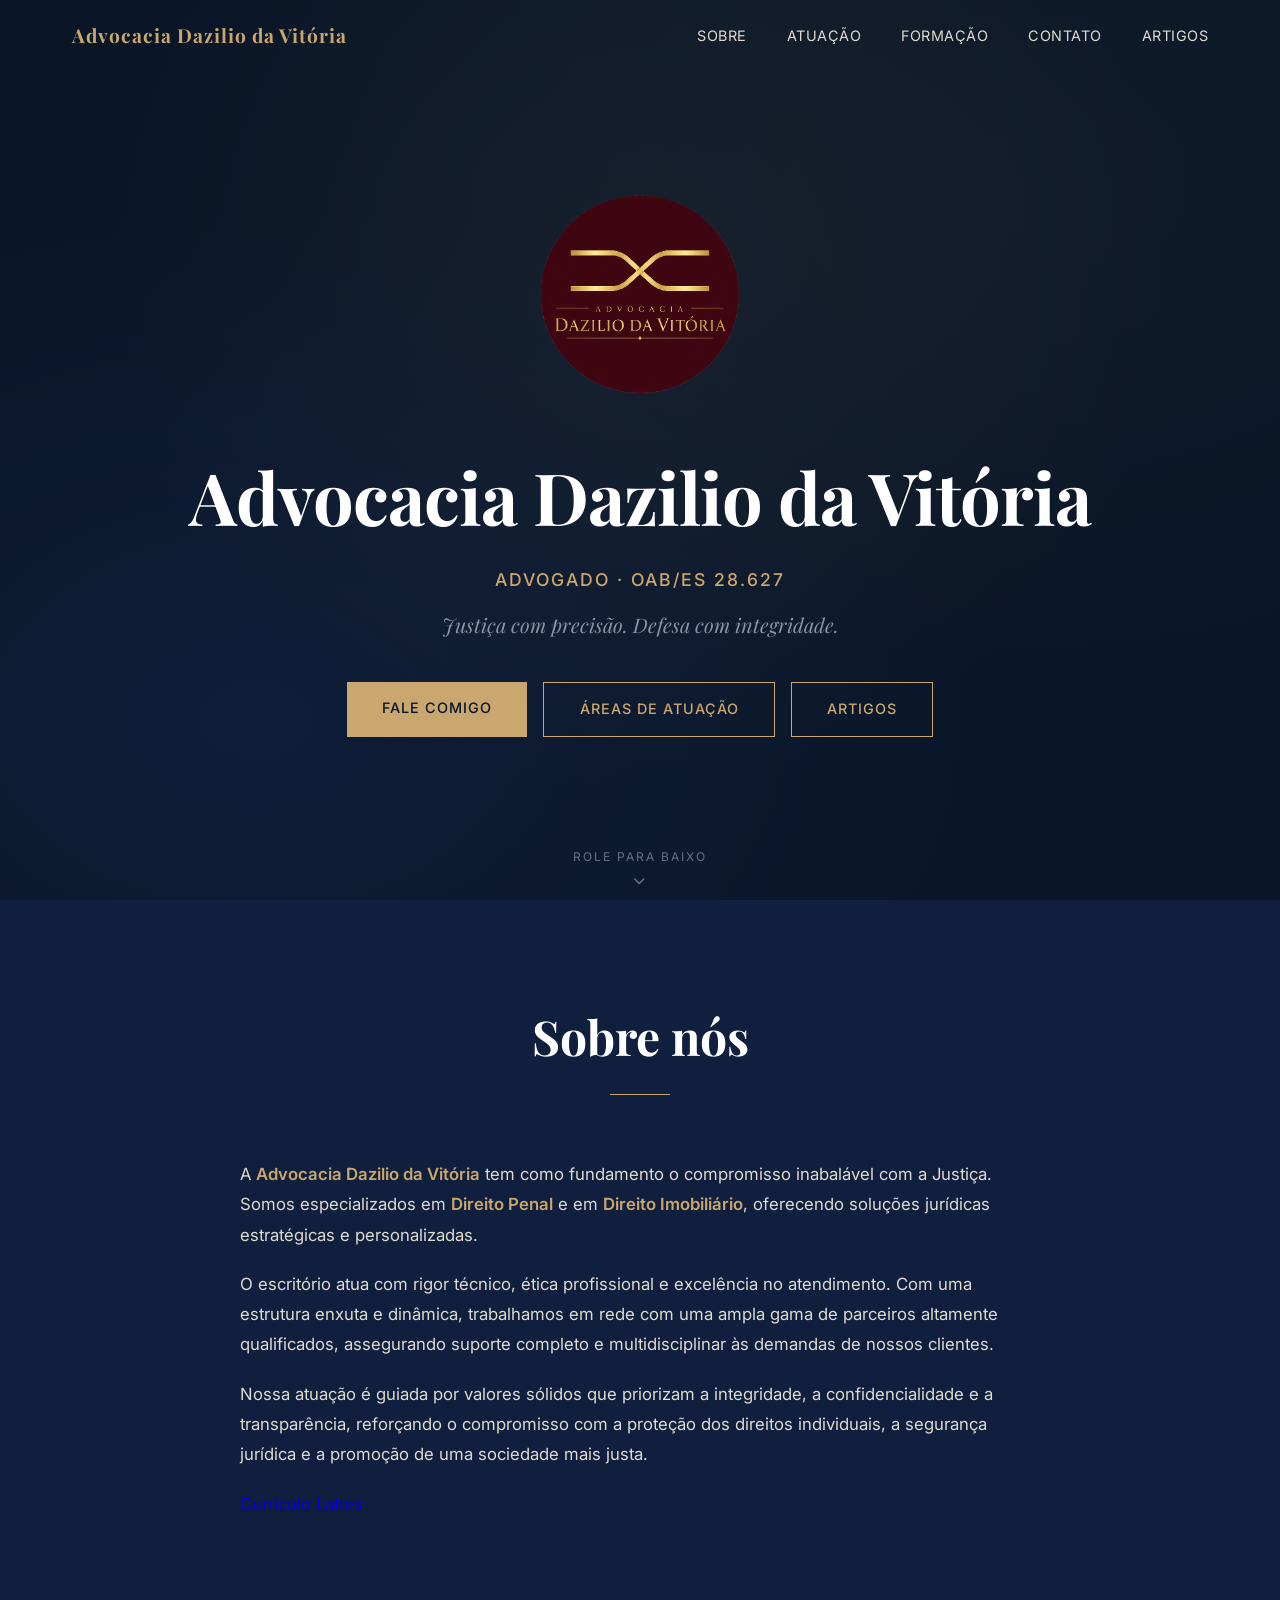
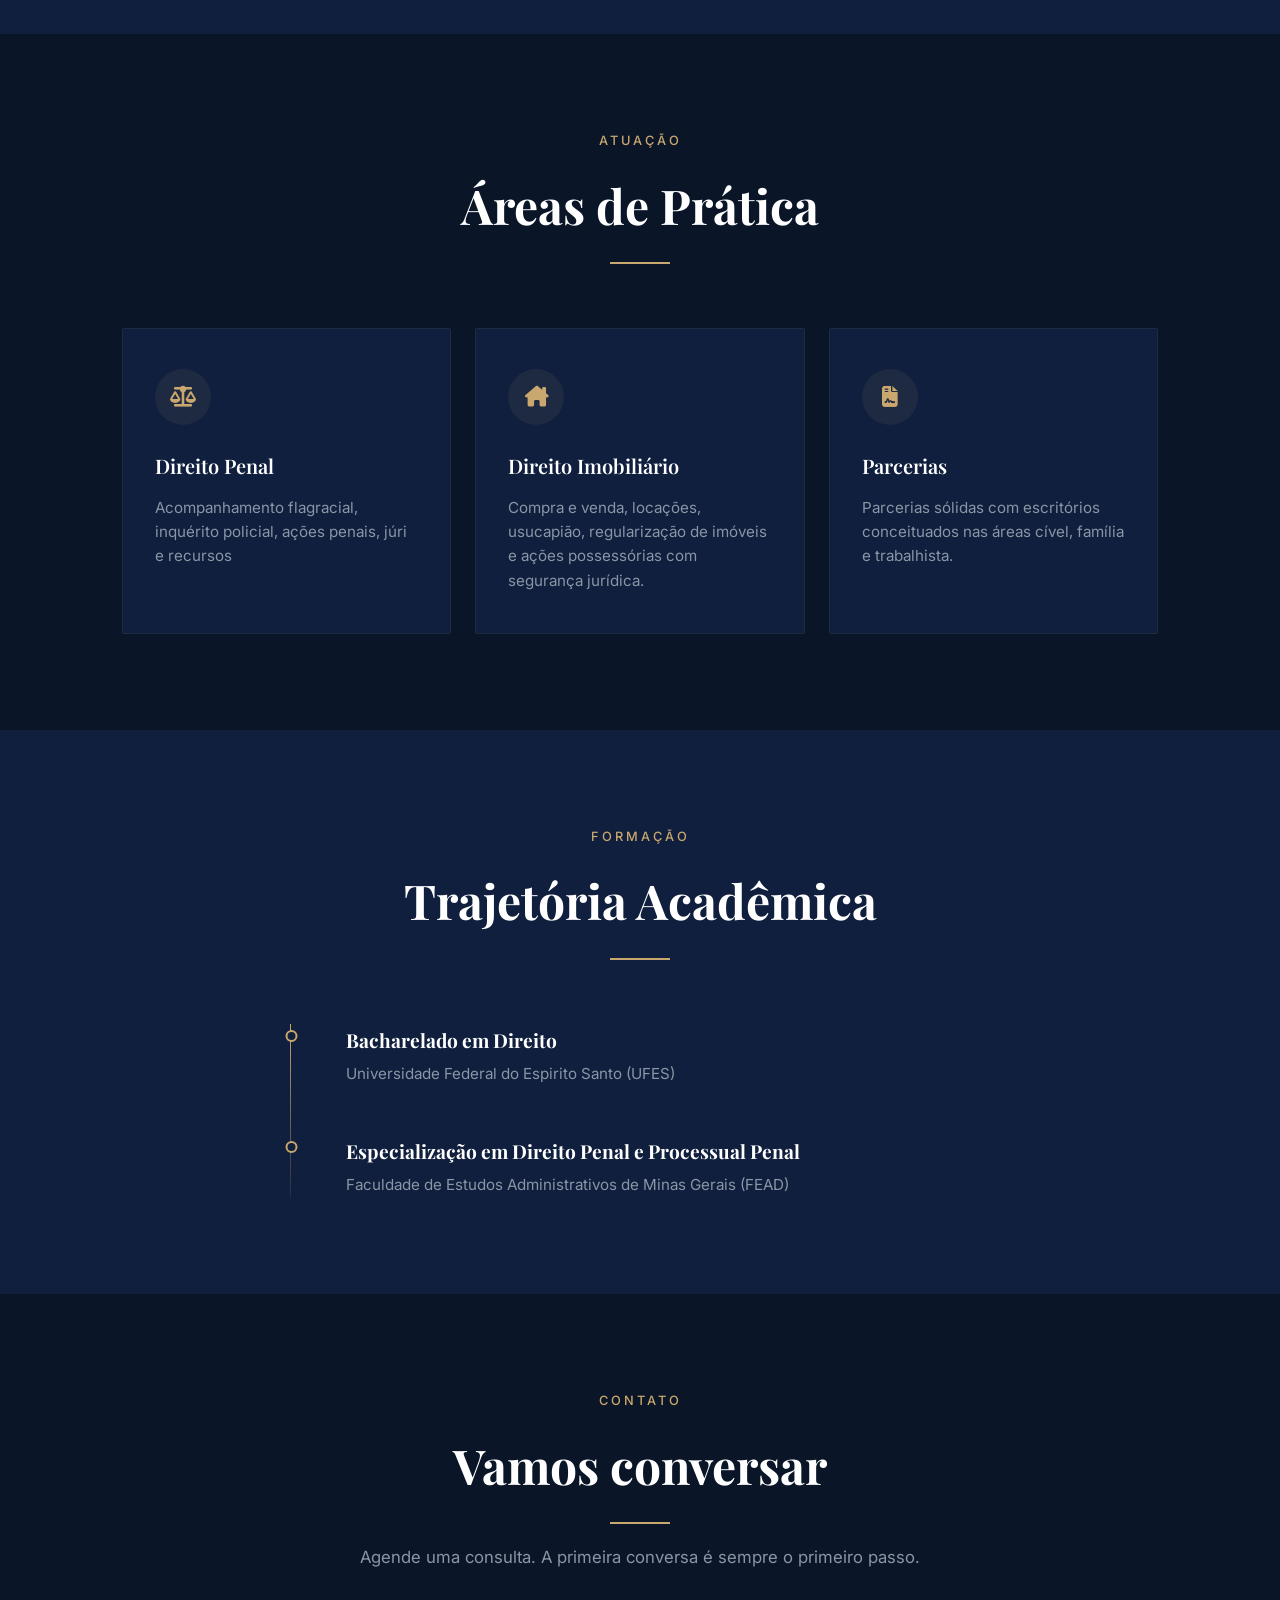
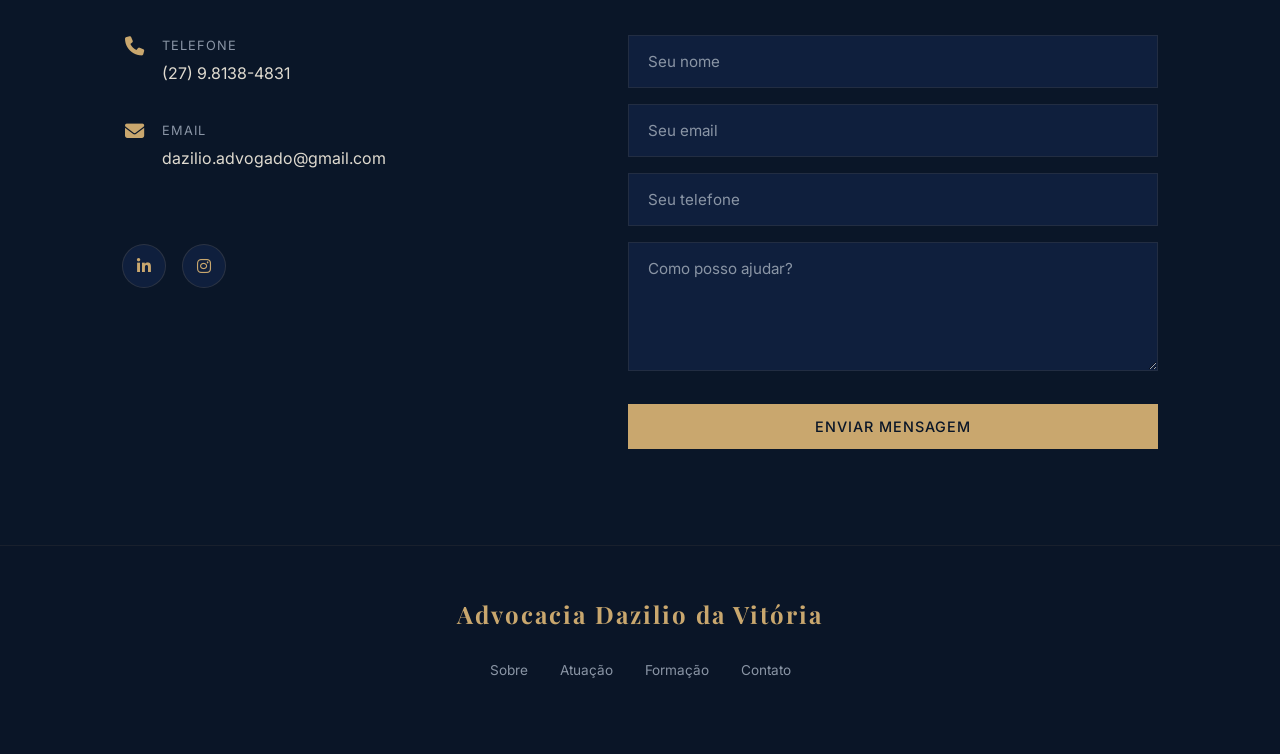
==== index.html @ ef923043 "Add Currículo Lattes link to Sobre section" ====
<!DOCTYPE html>
<html lang="en">

<head>
    <meta charset="UTF-8">
    <meta name="viewport" content="width=device-width, initial-scale=1.0">
    <title>Advocacia Dazilio da Vitória — Advogado em Vitória/ES | Direito Penal e Imobiliário</title>
    <meta name="description" content="Advocacia Dazilio da Vitória — Advogado OAB/ES 28.627. Especialista em Direito Penal e Direito Imobiliário. Atendimento em Vitória, Espírito Santo.">
    <meta name="keywords" content="advogado vitória, advogado ES, direito penal, direito imobiliário, advocacia dazilio, OAB ES">
    <meta name="author" content="Advocacia Dazilio da Vitória">
    <meta name="robots" content="index, follow">
    <link rel="canonical" href="https://dazilioadvogado.github.io/">
    <meta property="og:title" content="Advocacia Dazilio da Vitória">
    <meta property="og:description" content="Justiça com precisão. Defesa com integridade. Advogado OAB/ES 28.627.">
    <meta property="og:url" content="https://dazilioadvogado.github.io/">
    <meta property="og:type" content="website">
    <meta name="twitter:card" content="summary">
    <meta name="twitter:title" content="Advocacia Dazilio da Vitória">
    <meta name="twitter:description" content="Advogado especialista em Direito Penal e Imobiliário. Vitória/ES.">
    <link rel="preconnect" href="https://fonts.googleapis.com">
    <link rel="preconnect" href="https://fonts.gstatic.com" crossorigin>
    <link
        href="https://fonts.googleapis.com/css2?family=Playfair+Display:ital,wght@0,400;0,600;0,700;1,400&family=Inter:wght@300;400;500;600&display=swap"
        rel="stylesheet">
    <link rel="stylesheet" href="https://cdnjs.cloudflare.com/ajax/libs/font-awesome/6.5.1/css/all.min.css">
    <link rel="stylesheet" href="style.css">
</head>

<body>
    <nav class="nav" id="nav">
        <div class="nav-inner">
            <a href="#hero" class="nav-logo">Advocacia Dazilio da Vitória</a>
            <ul class="nav-links">
                <li><a href="#sobre">Sobre</a></li>
                <li><a href="#atuacao">Atuação</a></li>
                <li><a href="#formacao">Formação</a></li>
                <li><a href="#contato">Contato</a></li>
                <li><a href="artigos.html">Artigos</a></li>
            </ul>
            <button class="nav-toggle" id="navToggle" aria-label="Menu">
                <span></span><span></span><span></span>
            </button>
        </div>
    </nav>

    <section class="hero" id="hero">
        <div class="hero-bg"></div>
        <div class="hero-content">
            <div class="hero-photo">
                <div class="photo-frame">
                    <div class="photo-placeholder">
                        <img src="assets/Logo-circular.png" alt="Advocacia Dazilio da Vitória">
                    </div>
                </div>
            </div>
            <h1 class="hero-name">Advocacia Dazilio da Vitória</h1>
            <p class="hero-title">Advogado · OAB/ES 28.627</p>
            <p class="hero-tagline">Justiça com precisão. Defesa com integridade.</p>
            <div class="hero-cta">
                <a href="#contato" class="btn btn-gold">Fale Comigo</a>
                <a href="#atuacao" class="btn btn-outline">Áreas de Atuação</a>
                <a href="artigos.html" class="btn btn-outline">Artigos</a>
            </div>
        </div>
        <div class="hero-scroll">
            <span>Role para baixo</span>
            <i class="fa-solid fa-chevron-down"></i>
        </div>
    </section>

    <section class="sobre" id="sobre">
        <div class="container">
            <div class="section-header">
             
                <h2>Sobre nós</h2>
                <div class="section-line"></div>
            </div>
            <div class="sobre-grid">
                <div class="sobre-text">
                    <p>A <strong>Advocacia Dazilio da Vitória</strong> tem como fundamento o compromisso inabalável com a Justiça. Somos especializados em <strong>Direito Penal</strong> e em <strong>Direito Imobiliário</strong>, oferecendo soluções jurídicas estratégicas e personalizadas.</p>

                    <p>O escritório atua com rigor técnico, ética profissional e excelência no atendimento. Com uma estrutura enxuta e dinâmica, trabalhamos em rede com uma ampla gama de parceiros altamente qualificados, assegurando suporte completo e multidisciplinar às demandas de nossos clientes.</p>

                    <p>Nossa atuação é guiada por valores sólidos que priorizam a integridade, a confidencialidade e a transparência, reforçando o compromisso com a proteção dos direitos individuais, a segurança jurídica e a promoção de uma sociedade mais justa.</p>
                    <p><a href="https://buscatextual.cnpq.br/buscatextual/visualizacv.do?id=K4228979U5" target="_blank" rel="noopener">Currículo Lattes</a></p>
                </div>
            </div>
        </div>
    </section>

    <section class="atuacao" id="atuacao">
        <div class="container">
            <div class="section-header">
                <span class="section-tag">Atuação</span>
                <h2>Áreas de Prática</h2>
                <div class="section-line"></div>
            </div>
            <div class="cards-grid">
                <div class="card">
                    <div class="card-icon">
                        <i class="fa-solid fa-scale-balanced"></i>
                    </div>
                    <h3>Direito Penal</h3>
                    <p>Acompanhamento flagracial, inquérito policial, ações penais, júri e recursos </p>
                </div>
                <div class="card">
                    <div class="card-icon">
                        <i class="fa-solid fa-house-chimney"></i>
                    </div>
                    <h3>Direito Imobiliário</h3>
                    <p>Compra e venda, locações, usucapião, regularização de imóveis e ações possessórias com segurança
                        jurídica.</p>
                </div>
                <div class="card">
                    <div class="card-icon">
                        <i class="fa-solid fa-file-contract"></i>
                    </div>
                    <h3>Parcerias</h3>
                    <p>Parcerias sólidas com escritórios conceituados nas áreas cível, família e trabalhista.</p>
                </div>
              
        </div>
    </section>

    <section class="formacao" id="formacao">
        <div class="container">
            <div class="section-header">
                <span class="section-tag">Formação</span>
                <h2>Trajetória Acadêmica</h2>
                <div class="section-line"></div>
            </div>
            <div class="timeline">
                <div class="timeline-item">
                    <div class="timeline-dot"></div>
                    <div class="timeline-content">
                       
                        <h3>Bacharelado em Direito</h3>
                        <p>Universidade Federal do Espirito Santo (UFES)</p>
                    </div>
                </div>
                <div class="timeline-item">
                    <div class="timeline-dot"></div>
                    <div class="timeline-content">
                       
                        <h3>Especialização em Direito Penal e Processual Penal</h3>
                        <p>Faculdade de Estudos Administrativos de Minas Gerais (FEAD)</p>
                    </div>
                
                </div>
            </div>
        </div>
    </section>

    <section class="contato" id="contato">
        <div class="container">
            <div class="section-header">
                <span class="section-tag">Contato</span>
                <h2>Vamos conversar</h2>
                <div class="section-line"></div>
                <p class="section-sub">Agende uma consulta. A primeira conversa é sempre o primeiro passo.</p>
            </div>
            <div class="contato-grid">
                <div class="contato-info">
                    <div class="contato-item">
                        <i class="fa-solid fa-phone"></i>
                        <div>
                            <span>Telefone</span>
                            <p>(27) 9.8138-4831</p>
                        </div>
                    </div>
                    <div class="contato-item">
                        <i class="fa-solid fa-envelope"></i>
                        <div>
                            <span>Email</span>
                            <p>dazilio.advogado@gmail.com</p>
                        </div>
                    </div>
                    <div class="contato-item">
                      
                       
                    </div>
                    <div class="contato-social">
                        <a href="https://www.linkedin.com/in/advocacia-dazilio-da-vit%C3%B3ria-1694b041a/" aria-label="LinkedIn"><i class="fa-brands fa-linkedin-in"></i></a>
                        <a href="https://www.instagram.com/advocaciadaziliodavitoria/" aria-label="Instagram"><i class="fa-brands fa-instagram"></i></a>
                        
                    </div>
                </div>
                <form class="contato-form" id="contactForm" action="https://api.web3forms.com/submit" method="POST">
                    <input type="hidden" name="access_key" value="7ca1daa7-9a72-4890-8cbe-b6571e644d91">
                    <input type="hidden" name="subject" value="Novo contato — Advocacia Dazilio da Vitória">
                    <input type="hidden" name="from_name" value="Site Advocacia Dazilio">
                    <div class="form-group">
                        <input type="text" name="nome" id="nome" placeholder="Seu nome" required>
                    </div>
                    <div class="form-group">
                        <input type="email" name="email" id="email" placeholder="Seu email" required>
                    </div>
                    <div class="form-group">
                        <input type="tel" name="telefone" id="telefone" placeholder="Seu telefone">
                    </div>
                    <div class="form-group">
                        <textarea name="mensagem" id="mensagem" rows="5" placeholder="Como posso ajudar?" required></textarea>
                    </div>
                    <button type="submit" class="btn btn-gold btn-full">Enviar Mensagem</button>
                </form>
            </div>
        </div>
    </section>

    <footer class="footer">
        <div class="container">
            <div class="footer-inner">
                <div class="footer-brand">
                    <span class="footer-logo">Advocacia Dazilio da Vitória</span>
                   
                </div>
                <div class="footer-links">
                    <a href="#sobre">Sobre</a>
                    <a href="#atuacao">Atuação</a>
                    <a href="#formacao">Formação</a>
                    <a href="#contato">Contato</a>
                </div>
        
            </div>
        </div>
    </footer>

    <script src="script.js"></script>
</body>

</html>
---- style.css ----
/* === RESET & BASE === */
*, *::before, *::after {
    margin: 0;
    padding: 0;
    box-sizing: border-box;
}

:root {
    --navy: #0a1628;
    --navy-light: #0f1f3d;
    --navy-mid: #162544;
    --gold: #c9a76e;
    --gold-light: #d4b87a;
    --gold-dark: #b8924f;
    --cream: #f5f0e8;
    --cream-dim: #e0dbd0;
    --white: #ffffff;
    --gray: #8a95a5;
    --gray-light: #b0b8c4;

    --font-serif: 'Playfair Display', Georgia, serif;
    --font-sans: 'Inter', -apple-system, BlinkMacSystemFont, sans-serif;
    --transition: 0.3s cubic-bezier(0.4, 0, 0.2, 1);
}

html {
    scroll-behavior: smooth;
    scroll-padding-top: 5rem;
    font-size: 16px;
}

body {
    font-family: var(--font-sans);
    background: var(--navy);
    color: var(--cream-dim);
    line-height: 1.7;
    overflow-x: hidden;
    -webkit-font-smoothing: antialiased;
}

::selection {
    background: var(--gold);
    color: var(--navy);
}

/* === NAVIGATION === */
.nav {
    position: fixed;
    top: 0;
    left: 0;
    right: 0;
    z-index: 1000;
    padding: 1.2rem 0;
    transition: var(--transition);
}

.nav.scrolled {
    background: rgba(10, 22, 40, 0.92);
    backdrop-filter: blur(20px);
    -webkit-backdrop-filter: blur(20px);
    padding: 0.8rem 0;
    border-bottom: 1px solid rgba(201, 167, 110, 0.1);
}

.nav-inner {
    max-width: 1200px;
    margin: 0 auto;
    padding: 0 2rem;
    display: flex;
    align-items: center;
    justify-content: space-between;
}

.nav-logo {
    font-family: var(--font-serif);
    font-size: 1.2rem;
    font-weight: 700;
    color: var(--gold);
    text-decoration: none;
    letter-spacing: 1px;
    white-space: nowrap;
    transition: var(--transition);
}

.nav-logo:hover {
    color: var(--gold-light);
}

.nav-links {
    display: flex;
    list-style: none;
    gap: 2.5rem;
}

.nav-links a {
    color: var(--cream-dim);
    text-decoration: none;
    font-size: 0.9rem;
    font-weight: 400;
    letter-spacing: 0.5px;
    text-transform: uppercase;
    transition: var(--transition);
    position: relative;
    padding-bottom: 4px;
}

.nav-links a::after {
    content: '';
    position: absolute;
    bottom: 0;
    left: 0;
    width: 0;
    height: 1px;
    background: var(--gold);
    transition: var(--transition);
}

.nav-links a:hover {
    color: var(--gold);
}

.nav-links a:hover::after {
    width: 100%;
}

.nav-toggle {
    display: none;
    flex-direction: column;
    gap: 5px;
    background: none;
    border: none;
    cursor: pointer;
    padding: 4px;
}

.nav-toggle span {
    width: 24px;
    height: 1.5px;
    background: var(--gold);
    transition: var(--transition);
    display: block;
}

.nav-toggle.active span:nth-child(1) {
    transform: rotate(45deg) translate(5px, 5px);
}

.nav-toggle.active span:nth-child(2) {
    opacity: 0;
}

.nav-toggle.active span:nth-child(3) {
    transform: rotate(-45deg) translate(4px, -4px);
}

/* === HERO === */
.hero {
    min-height: 100vh;
    display: flex;
    align-items: center;
    justify-content: center;
    position: relative;
    padding: 6rem 2rem 4rem;
    overflow: hidden;
}

.hero-bg {
    position: absolute;
    inset: 0;
    background:
        radial-gradient(ellipse at 50% 30%, rgba(201, 167, 110, 0.06) 0%, transparent 60%),
        radial-gradient(ellipse at 80% 20%, rgba(201, 167, 110, 0.03) 0%, transparent 50%),
        radial-gradient(ellipse at 20% 80%, rgba(15, 31, 61, 0.8) 0%, transparent 50%);
    pointer-events: none;
}

.hero-content {
    text-align: center;
    position: relative;
    z-index: 1;
}

.hero-photo {
    margin-bottom: 2.5rem;
    animation: fadeInUp 0.8s ease-out;
}

.photo-frame {
    width: 200px;
    height: 200px;
    border-radius: 50%;
    margin: 0 auto;
    padding: 0;
    background: transparent;
}

.photo-placeholder {
    width: 100%;
    height: 100%;
    border-radius: 50%;
    overflow: hidden;
}

.photo-placeholder img {
    width: 100%;
    height: 100%;
    object-fit: cover;
    border-radius: 50%;
    display: block;
}

.hero-name {
    font-family: var(--font-serif);
    font-size: clamp(2.5rem, 6vw, 4.5rem);
    font-weight: 700;
    color: var(--white);
    letter-spacing: -1px;
    margin-bottom: 0.5rem;
    animation: fadeInUp 0.8s ease-out 0.15s both;
}

.hero-title {
    font-size: 1.1rem;
    color: var(--gold);
    font-weight: 500;
    letter-spacing: 2px;
    text-transform: uppercase;
    margin-bottom: 0.8rem;
    animation: fadeInUp 0.8s ease-out 0.3s both;
}

.hero-tagline {
    font-family: var(--font-serif);
    font-size: 1.25rem;
    color: var(--gray);
    font-style: italic;
    margin-bottom: 2.5rem;
    animation: fadeInUp 0.8s ease-out 0.45s both;
}

.hero-cta {
    display: flex;
    gap: 1rem;
    justify-content: center;
    flex-wrap: wrap;
    animation: fadeInUp 0.8s ease-out 0.6s both;
}

.hero-scroll {
    position: absolute;
    bottom: 0.8rem;
    left: 50%;
    transform: translateX(-50%);
    display: flex;
    flex-direction: column;
    align-items: center;
    gap: 0.5rem;
    color: var(--gray);
    font-size: 0.75rem;
    text-transform: uppercase;
    letter-spacing: 2px;
    animation: bounce 2s infinite;
    opacity: 0.7;
}

/* === BUTTONS === */
.btn {
    display: inline-block;
    padding: 0.9rem 2.2rem;
    font-family: var(--font-sans);
    font-size: 0.9rem;
    font-weight: 500;
    letter-spacing: 1px;
    text-transform: uppercase;
    text-decoration: none;
    border: none;
    cursor: pointer;
    transition: var(--transition);
    position: relative;
}

.btn-gold {
    background: var(--gold);
    color: var(--navy);
}

.btn-gold:hover {
    background: var(--gold-light);
    transform: translateY(-2px);
    box-shadow: 0 8px 25px rgba(201, 167, 110, 0.25);
}

.btn-outline {
    background: transparent;
    color: var(--gold);
    border: 1px solid var(--gold);
}

.btn-outline:hover {
    background: rgba(201, 167, 110, 0.08);
    transform: translateY(-2px);
}

.btn-full {
    width: 100%;
    text-align: center;
}

/* === CONTAINER === */
.container {
    max-width: 1100px;
    margin: 0 auto;
    padding: 0 2rem;
}

/* === SECTION HEADERS === */
.section-header {
    text-align: center;
    margin-bottom: 4rem;
}

.section-tag {
    font-size: 0.8rem;
    text-transform: uppercase;
    letter-spacing: 3px;
    color: var(--gold);
    font-weight: 500;
    display: block;
    margin-bottom: 0.8rem;
}

.section-header h2 {
    font-family: var(--font-serif);
    font-size: clamp(2rem, 4vw, 3rem);
    font-weight: 700;
    color: var(--white);
    margin-bottom: 1rem;
}

.section-line {
    width: 60px;
    height: 1.5px;
    background: var(--gold);
    margin: 0 auto;
}

.section-sub {
    margin-top: 1.2rem;
    color: var(--gray);
    font-size: 1.05rem;
}

/* === SOBRE === */
.sobre {
    padding: 6rem 0;
    background: var(--navy-light);
}

.sobre-grid {
    max-width: 800px;
    margin: 0 auto;
}

.sobre-text p {
    color: var(--cream-dim);
    margin-bottom: 1.2rem;
    font-size: 1.05rem;
    line-height: 1.8;
}

.sobre-text strong {
    color: var(--gold);
    font-weight: 600;
}

.sobre-stats {
    display: flex;
    flex-direction: column;
    gap: 2.5rem;
    padding-left: 2.5rem;
    border-left: 1px solid rgba(201, 167, 110, 0.2);
    justify-content: center;
}

.stat {
    text-align: center;
    padding: 1rem 0;
}

.stat-number {
    display: block;
    font-family: var(--font-serif);
    font-size: 3rem;
    font-weight: 700;
    color: var(--gold);
    line-height: 1;
    margin-bottom: 0.4rem;
    letter-spacing: -1px;
}

.stat-label {
    font-size: 0.8rem;
    color: var(--gray);
    text-transform: uppercase;
    letter-spacing: 1.5px;
    font-weight: 500;
}

/* === ATUACAO === */
.atuacao {
    padding: 6rem 0;
}

.cards-grid {
    display: grid;
    grid-template-columns: repeat(3, 1fr);
    gap: 1.5rem;
    justify-items: center;
}

.card {
    background: var(--navy-light);
    border: 1px solid rgba(201, 167, 110, 0.08);
    padding: 2.5rem 2rem;
    border-radius: 2px;
    transition: transform 0.35s ease, border-color 0.35s ease, box-shadow 0.35s ease;
    position: relative;
    overflow: hidden;
}

.card::before {
    content: '';
    position: absolute;
    top: 0;
    left: 0;
    right: 0;
    height: 2px;
    background: linear-gradient(90deg, transparent, var(--gold), transparent);
    opacity: 0;
    transition: var(--transition);
}

.card:hover {
    transform: translateY(-4px);
    border-color: rgba(201, 167, 110, 0.2);
    box-shadow: 0 20px 40px rgba(0, 0, 0, 0.3);
}

.card:hover::before {
    opacity: 1;
}

.card-icon {
    width: 56px;
    height: 56px;
    border-radius: 50%;
    background: rgba(201, 167, 110, 0.08);
    display: flex;
    align-items: center;
    justify-content: center;
    margin-bottom: 1.5rem;
    transition: var(--transition);
}

.card:hover .card-icon {
    background: rgba(201, 167, 110, 0.15);
}

.card-icon i {
    font-size: 1.3rem;
    color: var(--gold);
}

.card h3 {
    font-family: var(--font-serif);
    font-size: 1.25rem;
    color: var(--white);
    margin-bottom: 0.8rem;
    font-weight: 600;
}

.card p {
    font-size: 0.95rem;
    color: var(--gray);
    line-height: 1.6;
}

/* === FORMACAO === */
.formacao {
    padding: 6rem 0;
    background: var(--navy-light);
}

.timeline {
    position: relative;
    max-width: 700px;
    margin: 0 auto;
    padding-left: 2rem;
}

.timeline::before {
    content: '';
    position: absolute;
    left: 0;
    top: 0;
    bottom: 0;
    width: 1px;
    background: linear-gradient(180deg, var(--gold), rgba(201, 167, 110, 0.1));
}

.timeline-item {
    position: relative;
    padding-bottom: 3rem;
    transition: transform 0.3s ease;
}

.timeline-item:hover {
    transform: translateX(4px);
}

.timeline-item:last-child {
    padding-bottom: 0;
}

.timeline-dot {
    position: absolute;
    left: -2rem;
    top: 0.4rem;
    width: 12px;
    height: 12px;
    border-radius: 50%;
    background: var(--navy-light);
    border: 2px solid var(--gold);
    transform: translateX(-4.5px);
    z-index: 1;
    transition: background 0.3s ease, box-shadow 0.3s ease;
}

.timeline-item:hover .timeline-dot {
    background: var(--gold);
    box-shadow: 0 0 12px rgba(201, 167, 110, 0.4);
}

.timeline-content {
    padding-left: 1.5rem;
}

.timeline-year {
    font-size: 0.8rem;
    color: var(--gold);
    text-transform: uppercase;
    letter-spacing: 2px;
    font-weight: 500;
    display: block;
    margin-bottom: 0.3rem;
}

.timeline-content h3 {
    font-family: var(--font-serif);
    font-size: 1.2rem;
    color: var(--white);
    margin-bottom: 0.3rem;
}

.timeline-content p {
    color: var(--gray);
    font-size: 0.95rem;
}

/* === CONTATO === */
.contato {
    padding: 6rem 0;
}

.contato-grid {
    display: grid;
    grid-template-columns: 1fr 1.2fr;
    gap: 4rem;
}

.contato-info {
    display: flex;
    flex-direction: column;
    gap: 2rem;
}

.contato-item {
    display: flex;
    align-items: flex-start;
    gap: 1rem;
}

.contato-item i {
    font-size: 1.2rem;
    color: var(--gold);
    margin-top: 2px;
    width: 24px;
    text-align: center;
}

.contato-item span {
    display: block;
    font-size: 0.8rem;
    color: var(--gray);
    text-transform: uppercase;
    letter-spacing: 1px;
    margin-bottom: 0.2rem;
}

.contato-item p {
    color: var(--cream-dim);
    font-size: 1rem;
}

.contato-social {
    display: flex;
    gap: 1rem;
    padding-top: 0.5rem;
}

.contato-social a {
    width: 44px;
    height: 44px;
    border-radius: 50%;
    background: var(--navy-light);
    border: 1px solid rgba(201, 167, 110, 0.15);
    display: flex;
    align-items: center;
    justify-content: center;
    color: var(--gold);
    text-decoration: none;
    transition: var(--transition);
}

.contato-social a:hover {
    background: var(--gold);
    color: var(--navy);
    border-color: var(--gold);
    transform: translateY(-2px);
}

.contato-form {
    display: flex;
    flex-direction: column;
    gap: 1rem;
}

.form-group input,
.form-group textarea {
    width: 100%;
    padding: 1rem 1.2rem;
    background: var(--navy-light);
    border: 1px solid rgba(201, 167, 110, 0.1);
    color: var(--cream-dim);
    font-family: var(--font-sans);
    font-size: 0.95rem;
    transition: var(--transition);
    outline: none;
}

.form-group input:focus,
.form-group textarea:focus {
    border-color: var(--gold);
    box-shadow: 0 0 0 3px rgba(201, 167, 110, 0.05);
}

.form-group input::placeholder,
.form-group textarea::placeholder {
    color: var(--gray);
}

.form-group textarea {
    resize: vertical;
    min-height: 120px;
}

.contato-form button {
    margin-top: 0.5rem;
}

/* === FOOTER === */
.footer {
    padding: 3rem 0;
    background: rgba(10, 22, 40, 0.95);
    border-top: 1px solid rgba(201, 167, 110, 0.08);
}

.footer-inner {
    text-align: center;
}

.footer-brand {
    margin-bottom: 1.5rem;
}

.footer-logo {
    font-family: var(--font-serif);
    font-size: 1.5rem;
    font-weight: 700;
    color: var(--gold);
    letter-spacing: 2px;
}

.footer-brand p {
    color: var(--gray);
    font-size: 0.85rem;
    margin-top: 0.3rem;
}

.footer-links {
    display: flex;
    justify-content: center;
    gap: 2rem;
    margin-bottom: 1.5rem;
}

.footer-links a {
    color: var(--gray);
    text-decoration: none;
    font-size: 0.85rem;
    transition: var(--transition);
}

.footer-links a:hover {
    color: var(--gold);
}

.footer-copy {
    color: var(--gray);
    font-size: 0.8rem;
    opacity: 0.6;
}

/* === ANIMATIONS === */
@keyframes fadeInUp {
    from {
        opacity: 0;
        transform: translateY(30px);
    }
    to {
        opacity: 1;
        transform: translateY(0);
    }
}

@keyframes bounce {
    0%, 20%, 50%, 80%, 100% {
        transform: translateX(-50%) translateY(0);
    }
    40% {
        transform: translateX(-50%) translateY(-8px);
    }
    60% {
        transform: translateX(-50%) translateY(-4px);
    }
}

/* Scroll-reveal classes (applied by JS) */
.reveal {
    opacity: 0;
    transform: translateY(40px);
    transition: opacity 0.7s ease-out, transform 0.7s ease-out;
}

.reveal.visible {
    opacity: 1;
    transform: translateY(0);
}

/* === RESPONSIVE === */
@media (max-width: 900px) {
    .nav-links {
        position: fixed;
        top: 0;
        right: -100%;
        width: 70%;
        height: 100vh;
        flex-direction: column;
        background: rgba(10, 22, 40, 0.98);
        backdrop-filter: blur(20px);
        padding: 5rem 2rem;
        gap: 2rem;
        transition: right 0.35s ease;
    }

    .nav-links.active {
        right: 0;
    }

    .nav-toggle {
        display: flex;
        z-index: 1001;
    }

    .sobre-grid {
        max-width: 100%;
        padding: 0;
    }

    .cards-grid {
        grid-template-columns: repeat(2, 1fr);
    }

    .contato-grid {
        grid-template-columns: 1fr;
        gap: 3rem;
    }

    .hero-cta {
        flex-direction: column;
        align-items: center;
    }

    .hero-scroll {
        display: none;
    }
}

@media (max-width: 640px) {
    .cards-grid {
        grid-template-columns: 1fr;
    }
}
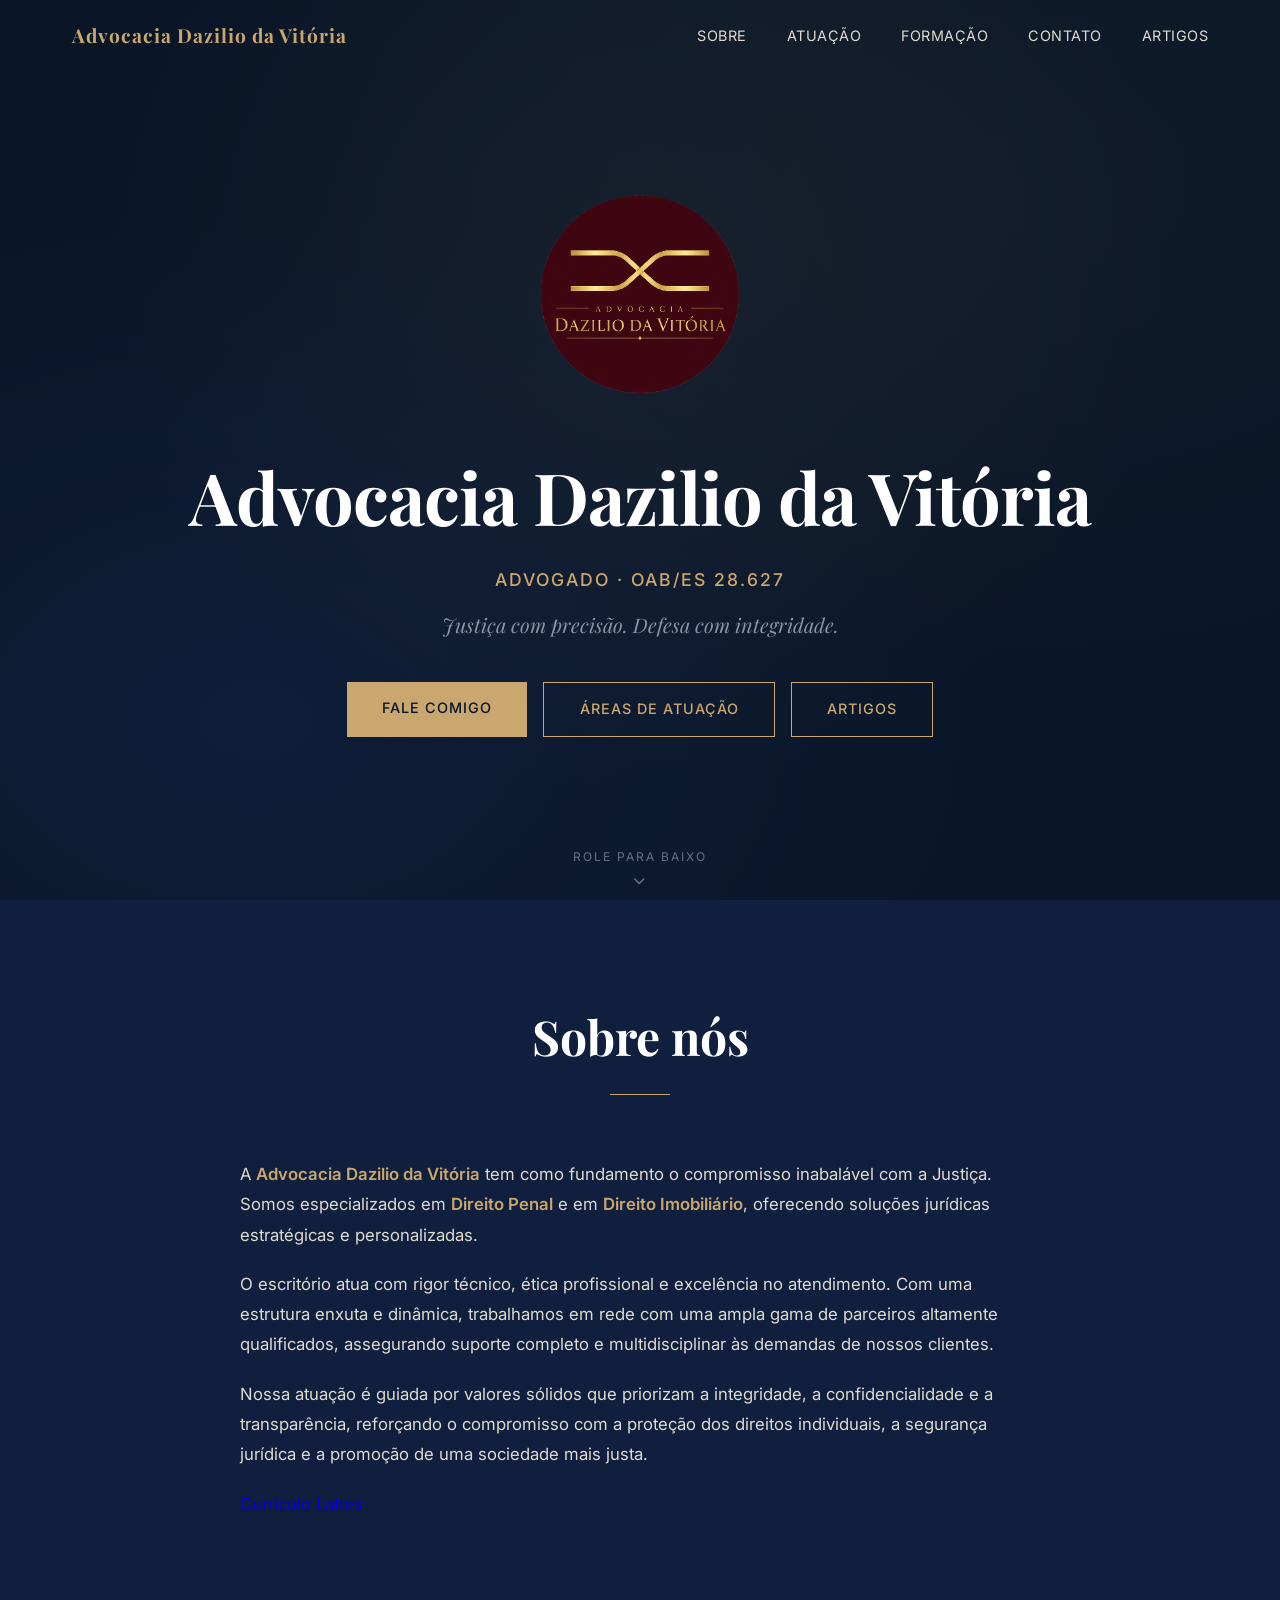
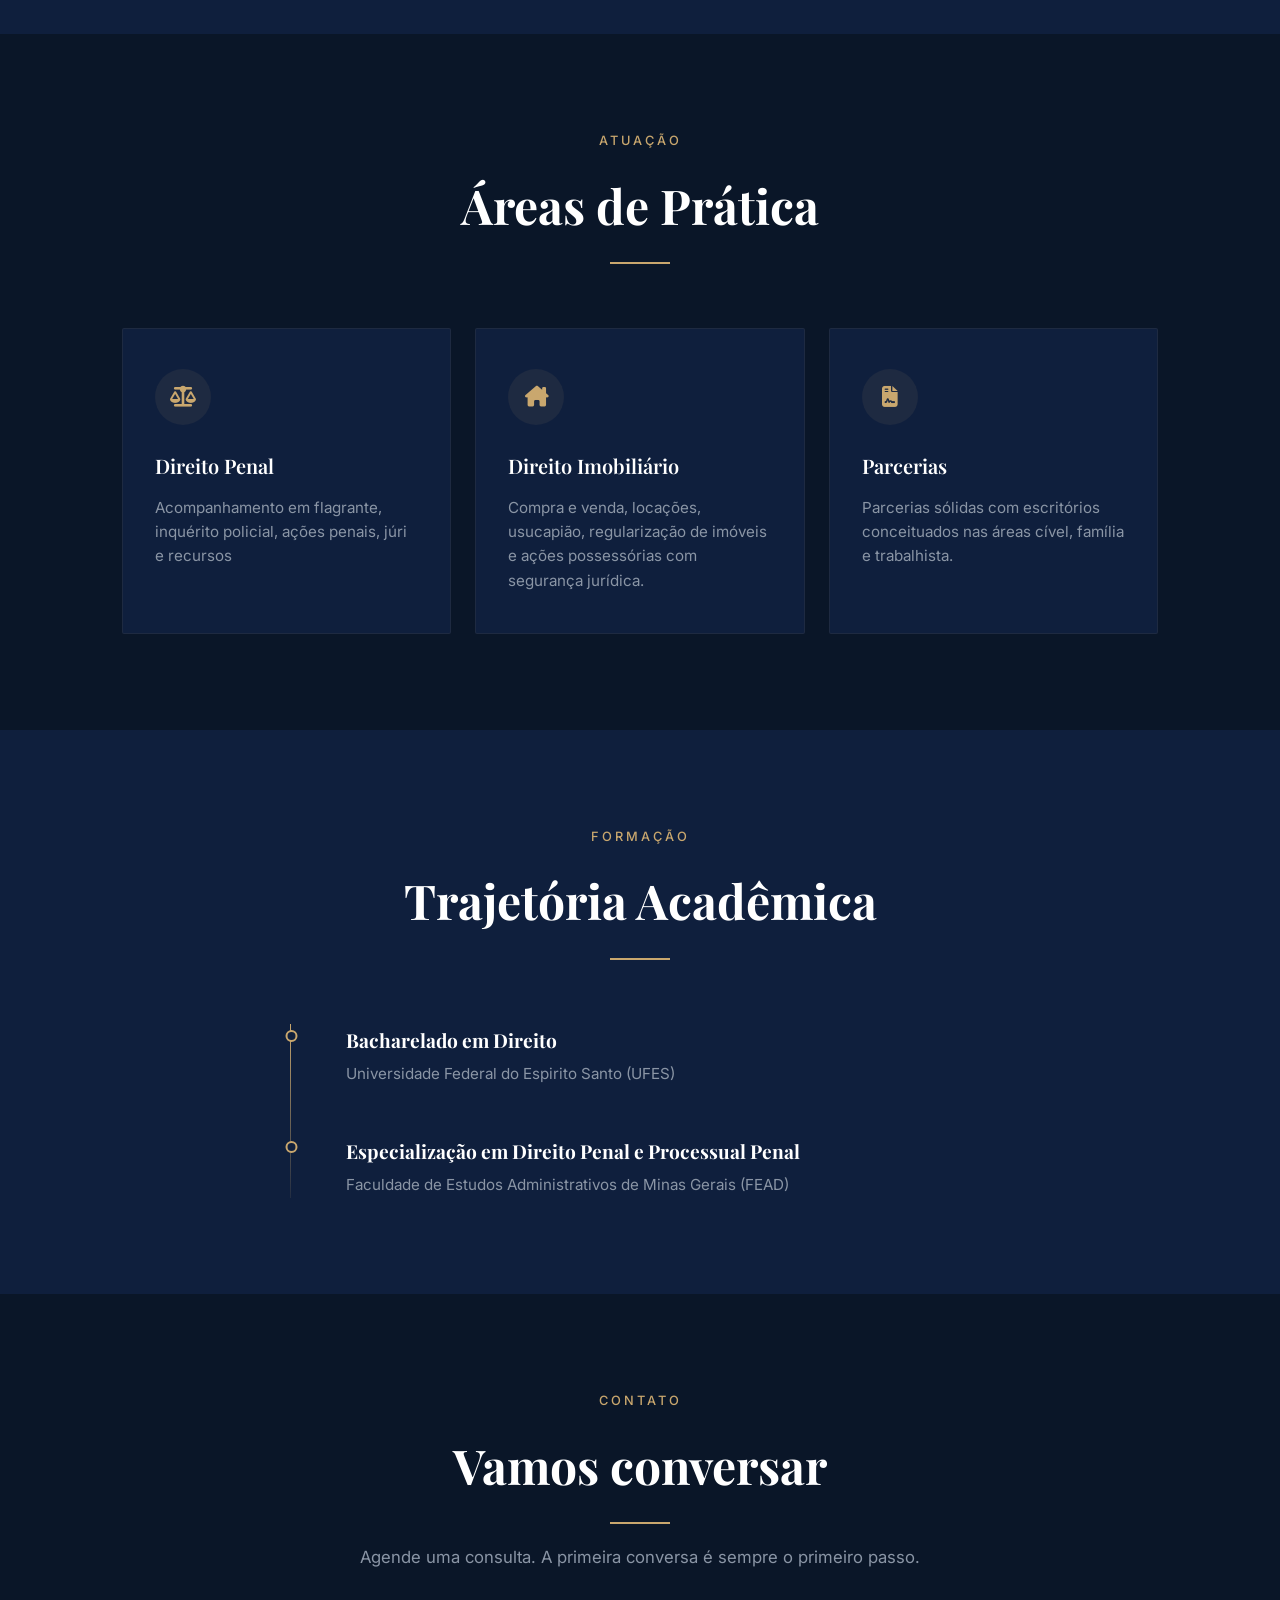
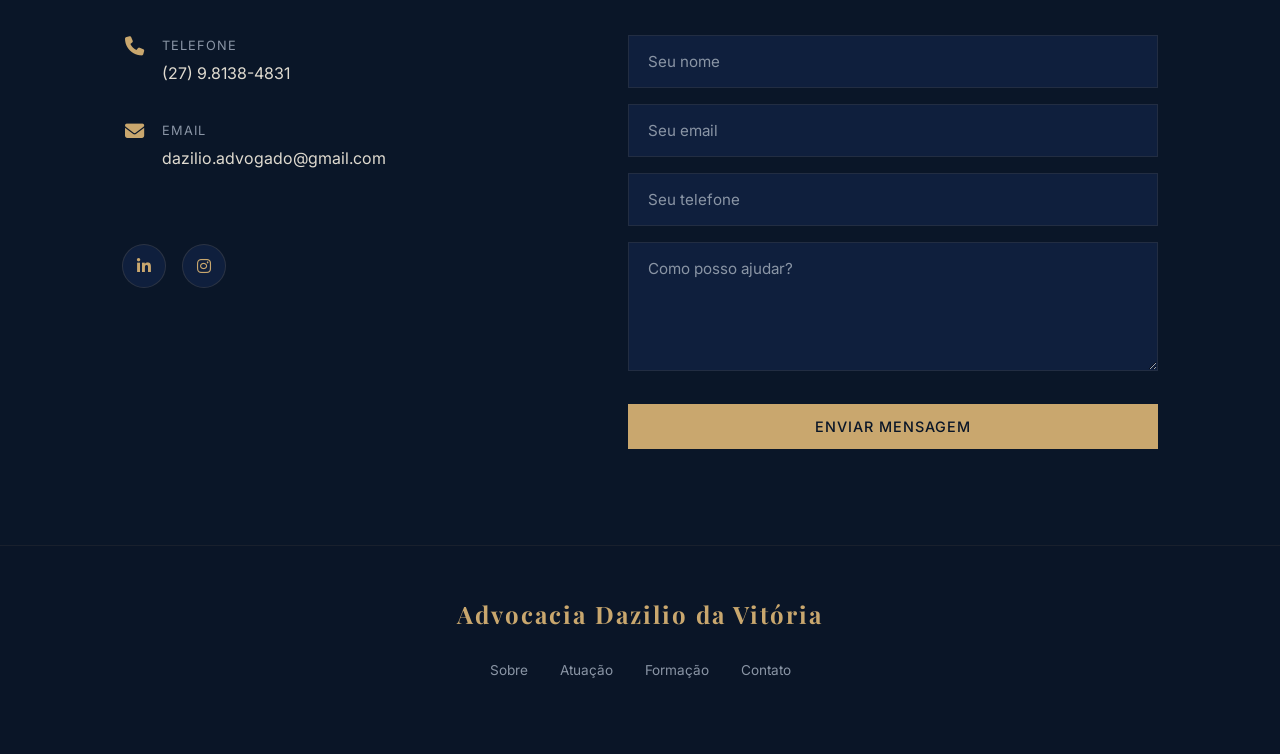
==== commit 5c6f8f0b: "Fix typo: flagracial → em flagrante" ====
--- a/index.html
+++ b/index.html
@@ -101,7 +101,7 @@
                         <i class="fa-solid fa-scale-balanced"></i>
                     </div>
                     <h3>Direito Penal</h3>
-                    <p>Acompanhamento flagracial, inquérito policial, ações penais, júri e recursos </p>
+                    <p>Acompanhamento em flagrante, inquérito policial, ações penais, júri e recursos </p>
                 </div>
                 <div class="card">
                     <div class="card-icon">
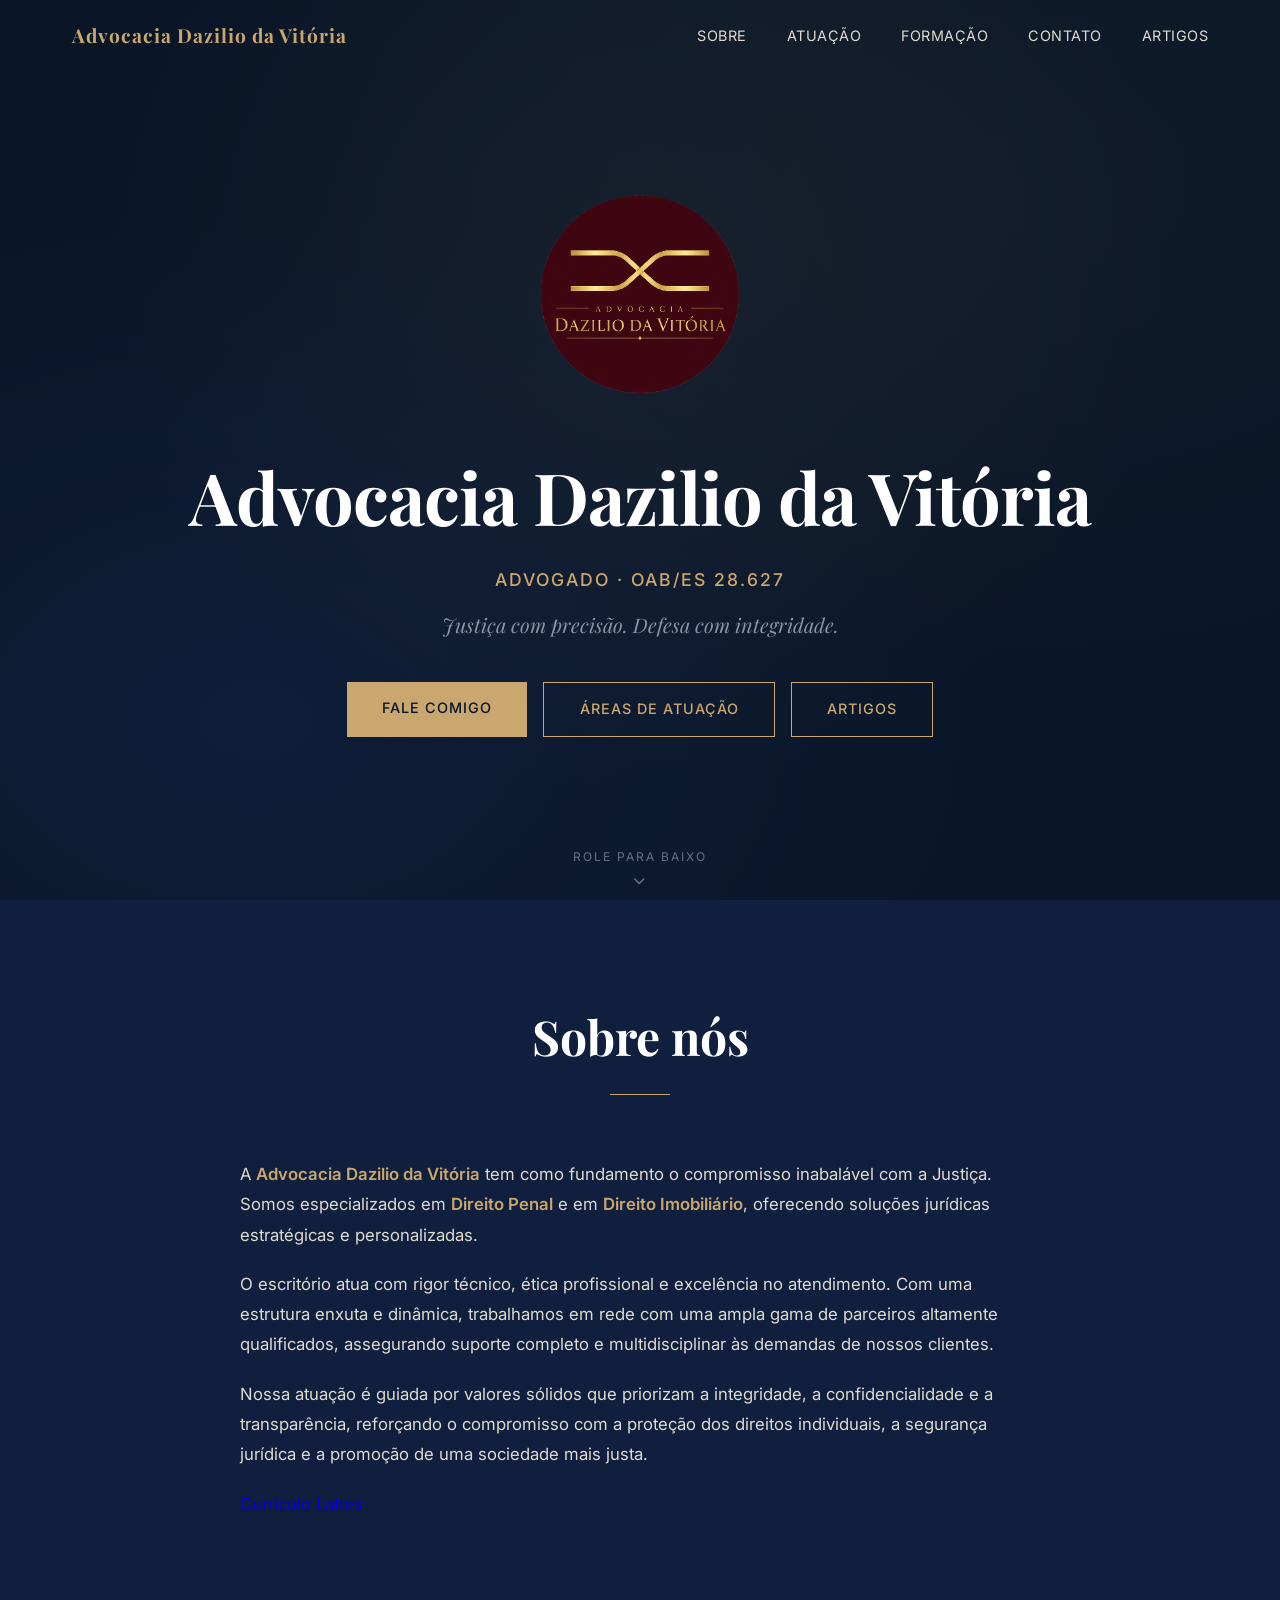
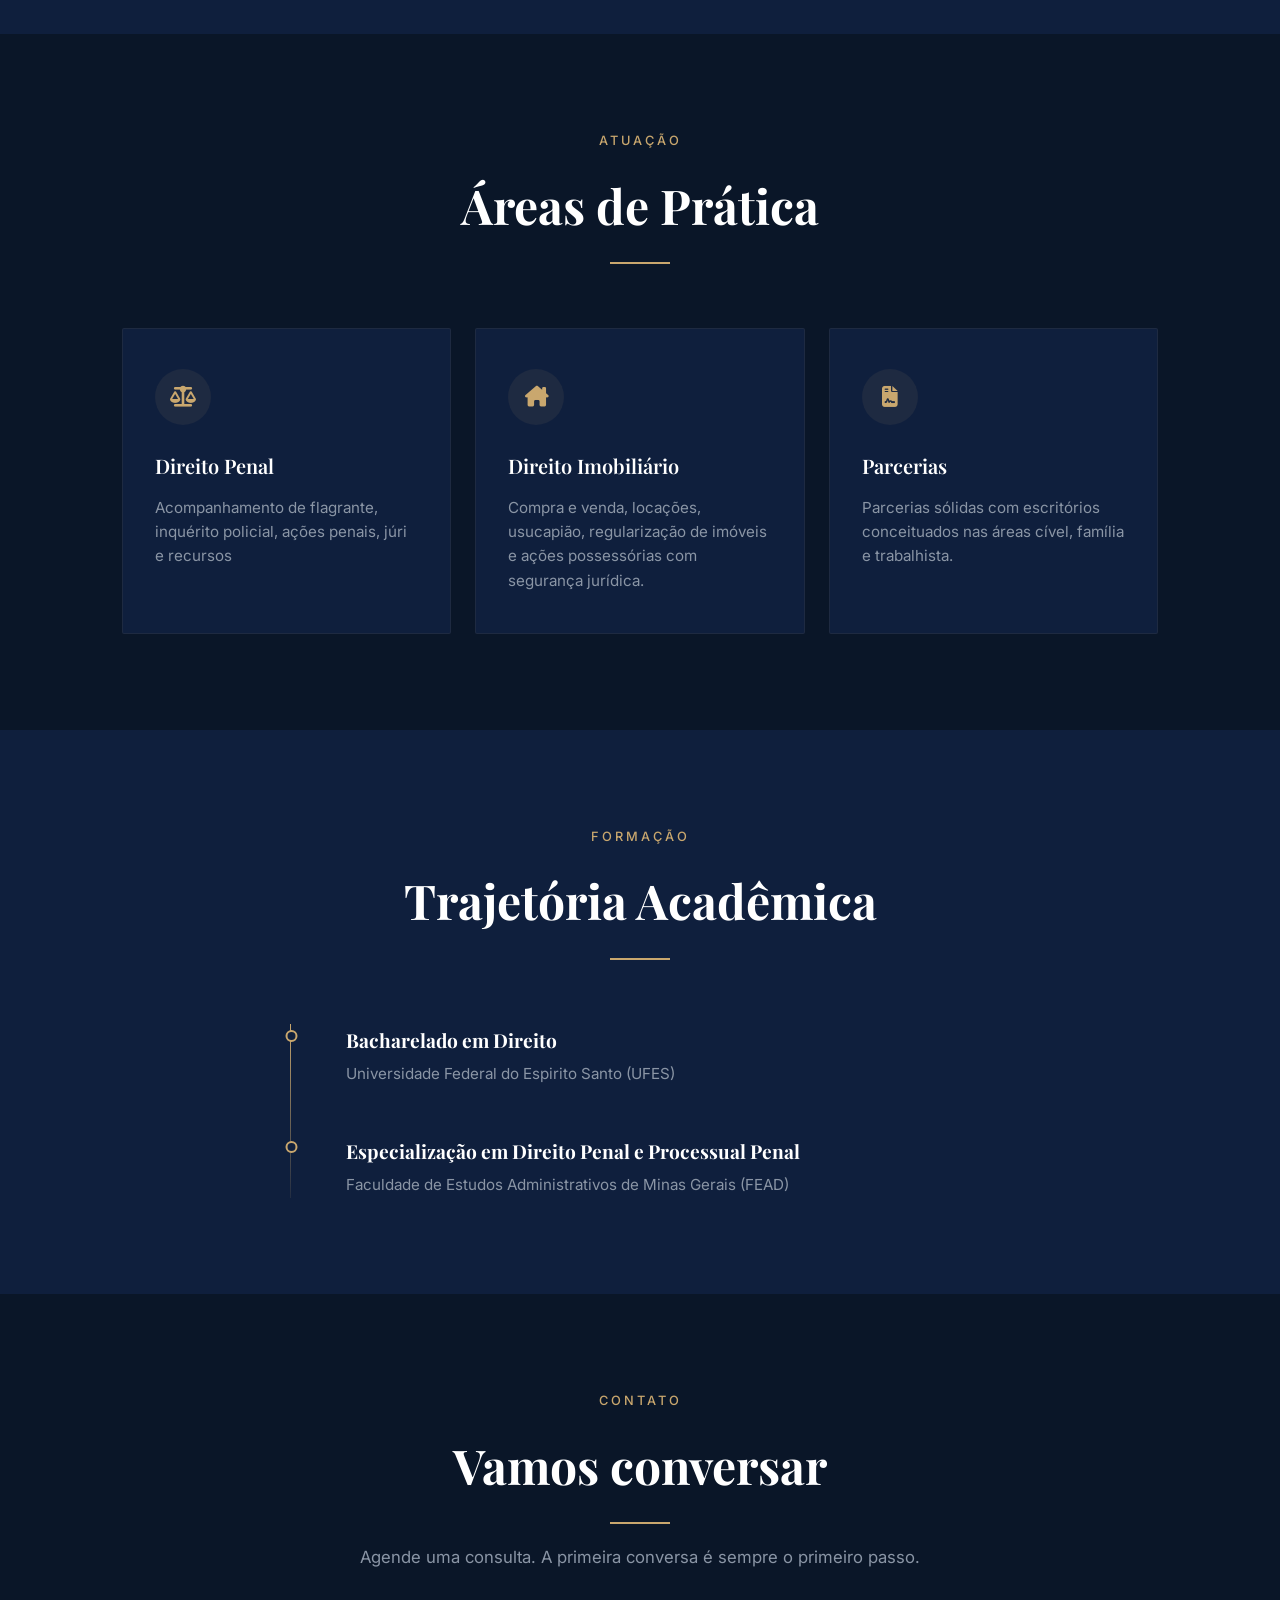
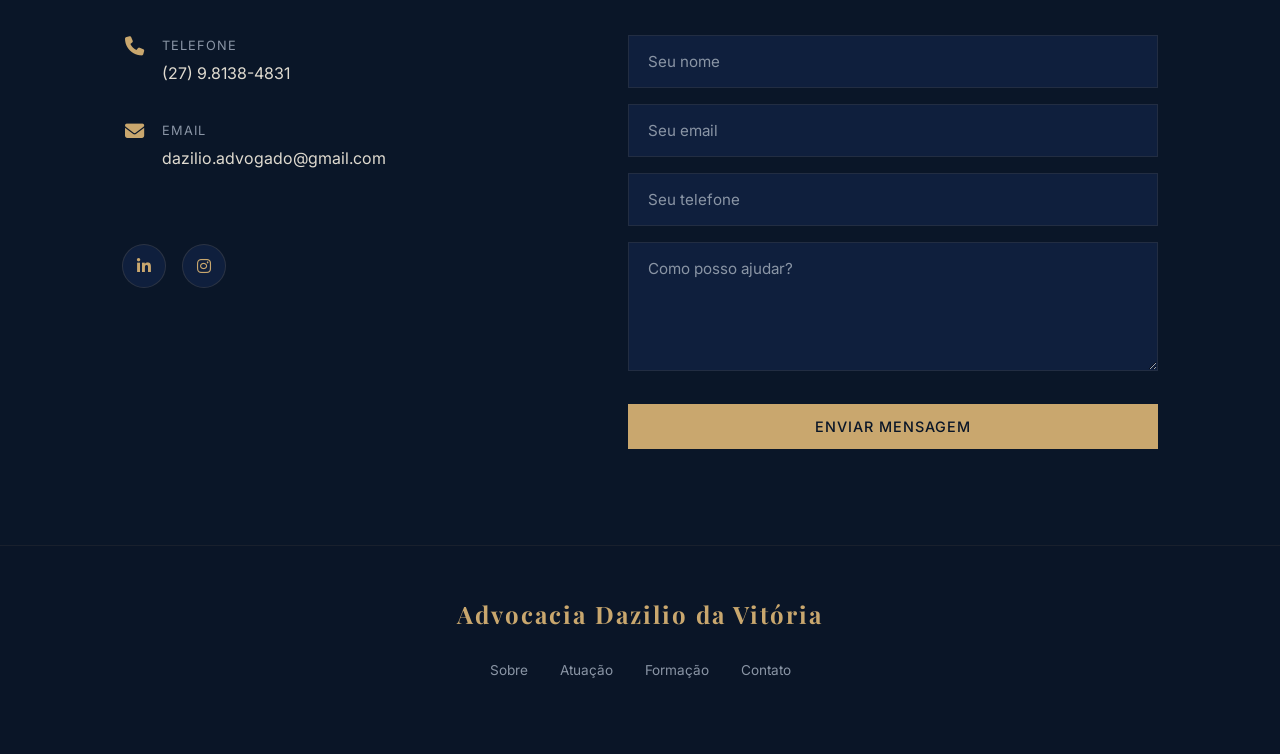
==== commit 94969d67: "Fix: em flagrante → de flagrante" ====
--- a/index.html
+++ b/index.html
@@ -101,7 +101,7 @@
                         <i class="fa-solid fa-scale-balanced"></i>
                     </div>
                     <h3>Direito Penal</h3>
-                    <p>Acompanhamento em flagrante, inquérito policial, ações penais, júri e recursos </p>
+                    <p>Acompanhamento de flagrante, inquérito policial, ações penais, júri e recursos </p>
                 </div>
                 <div class="card">
                     <div class="card-icon">
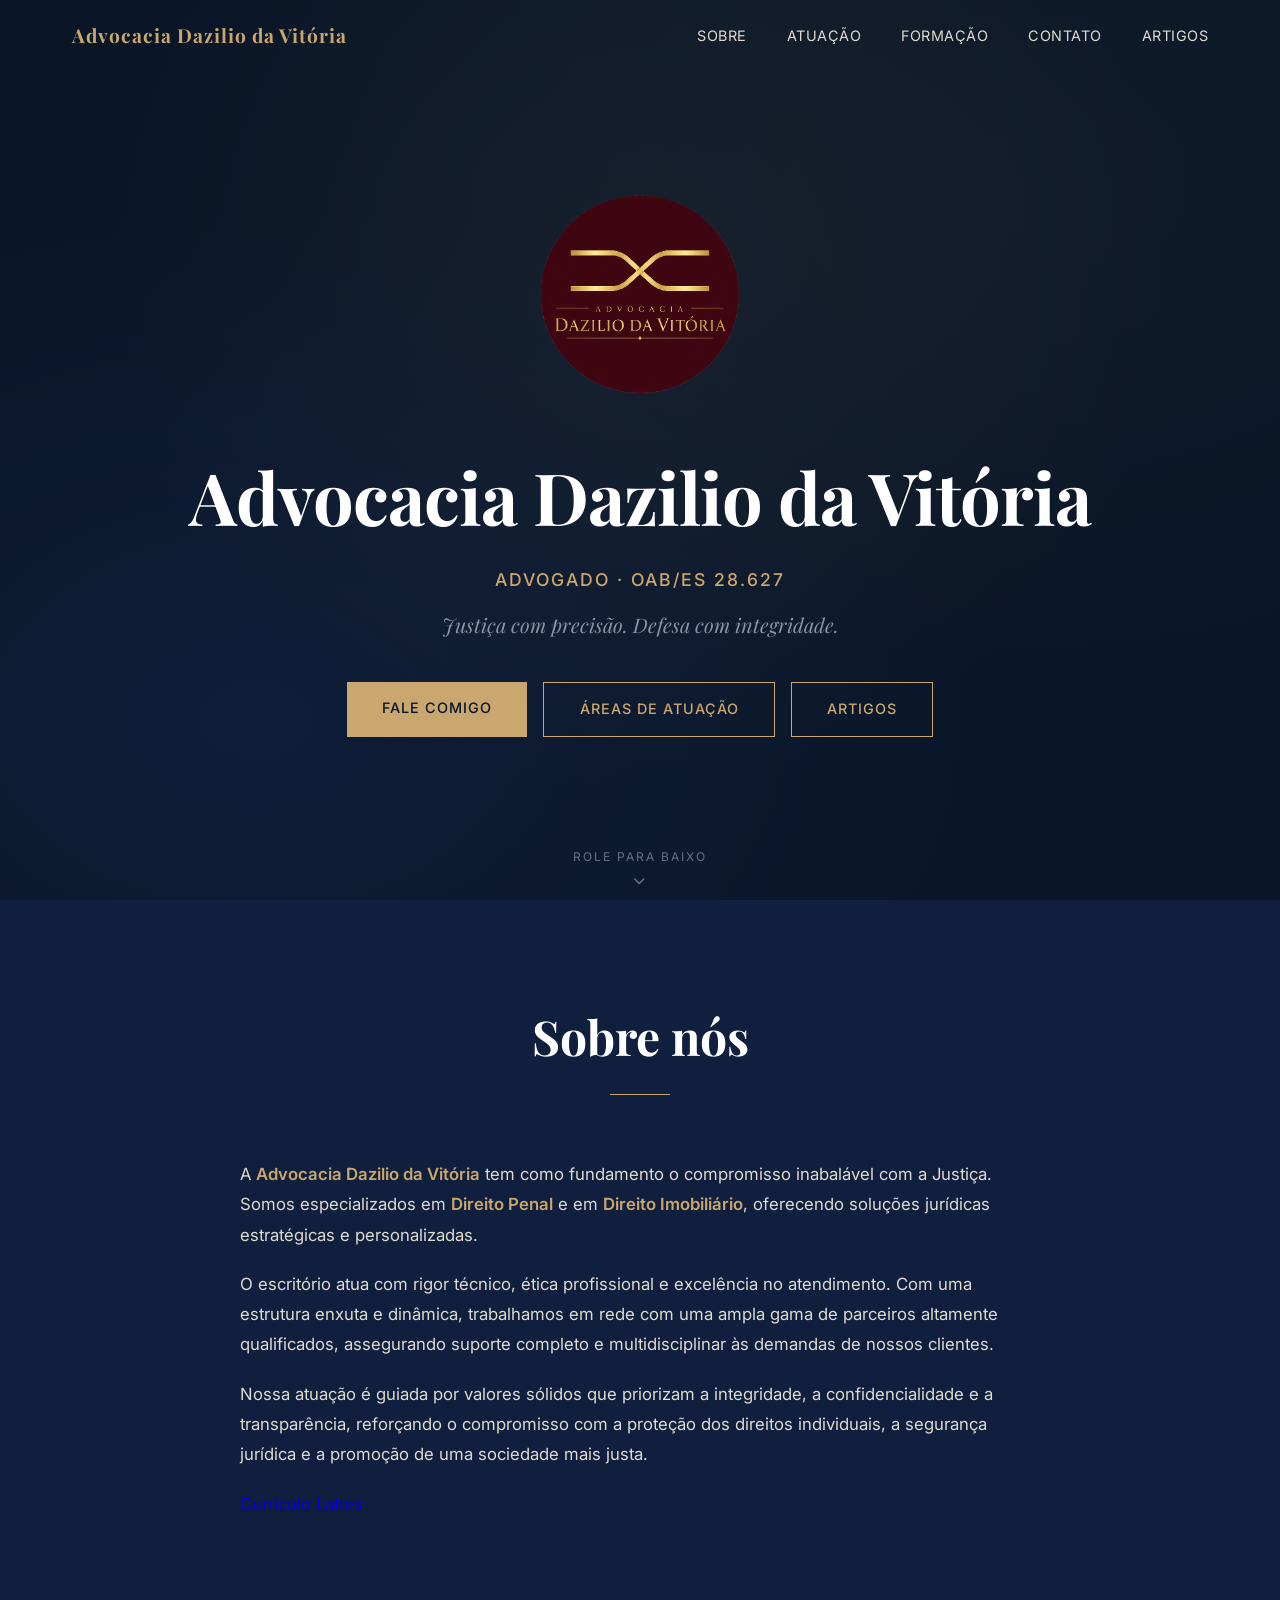
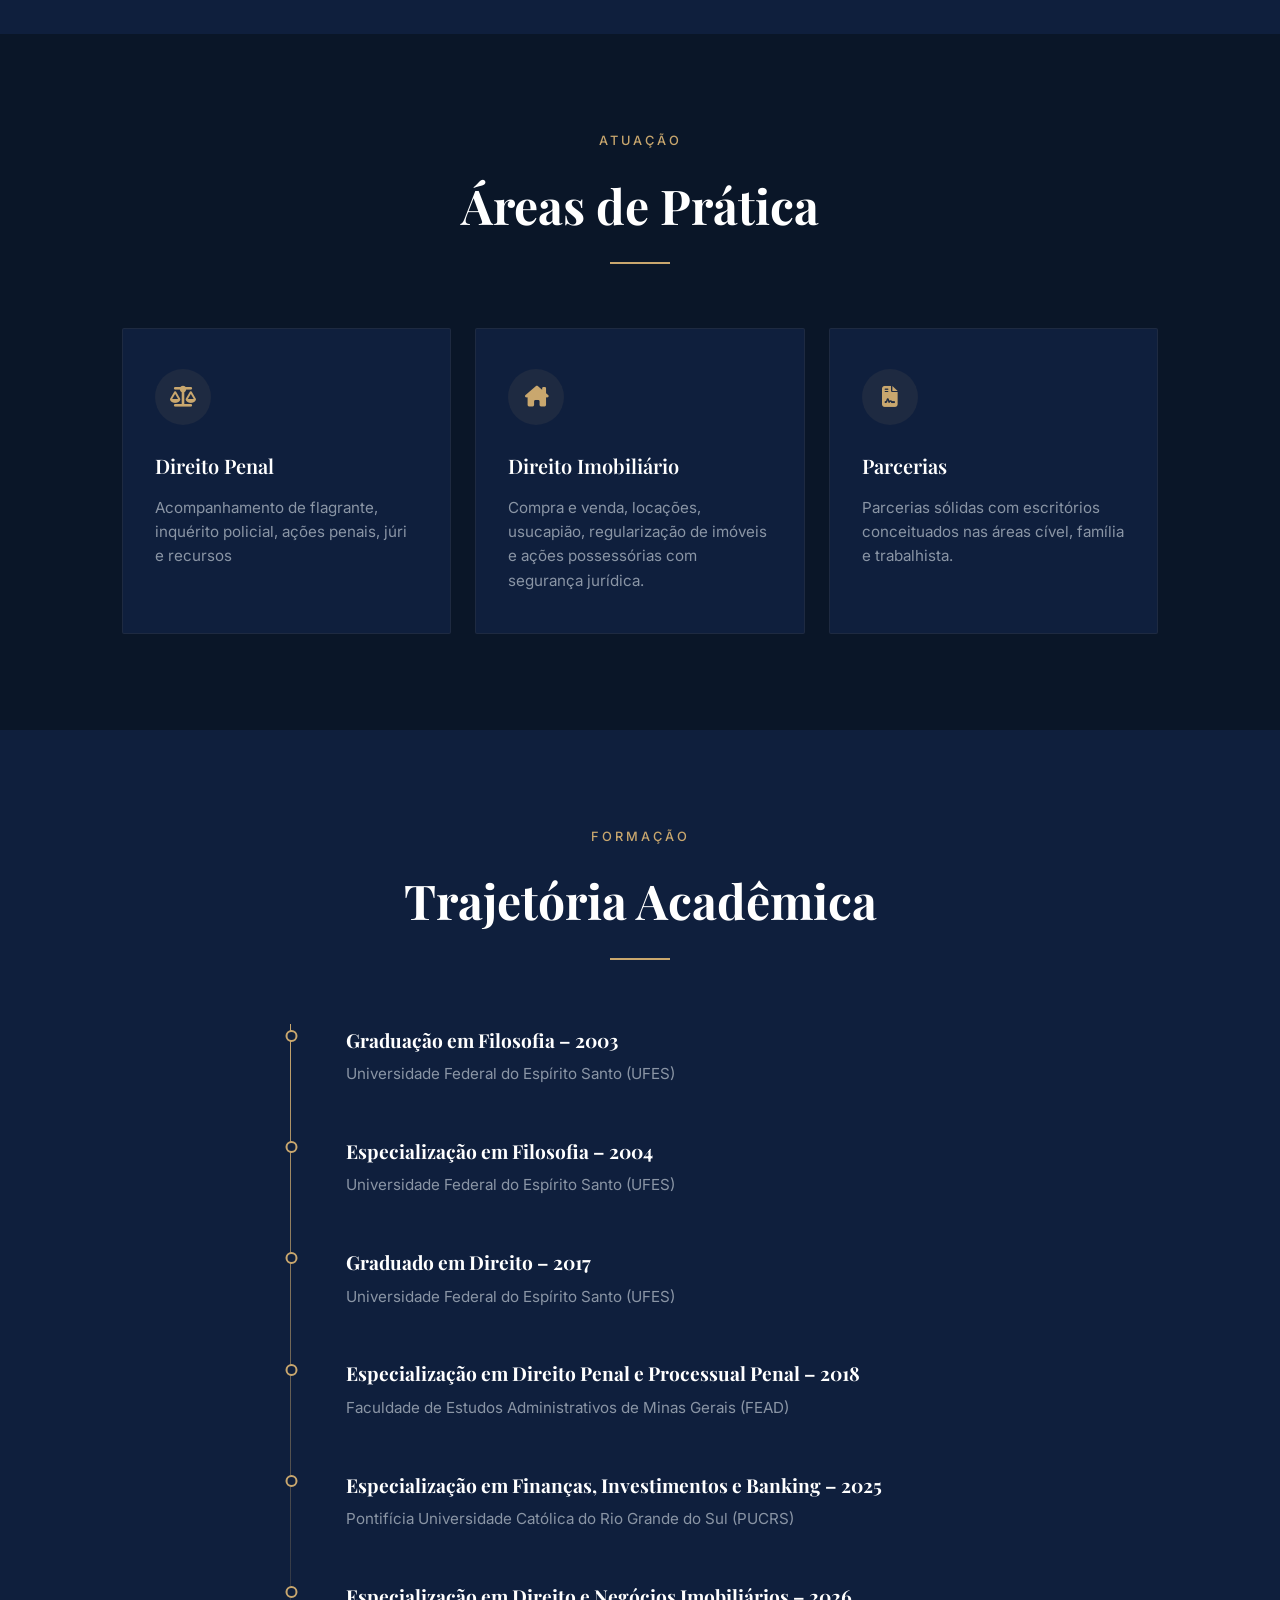
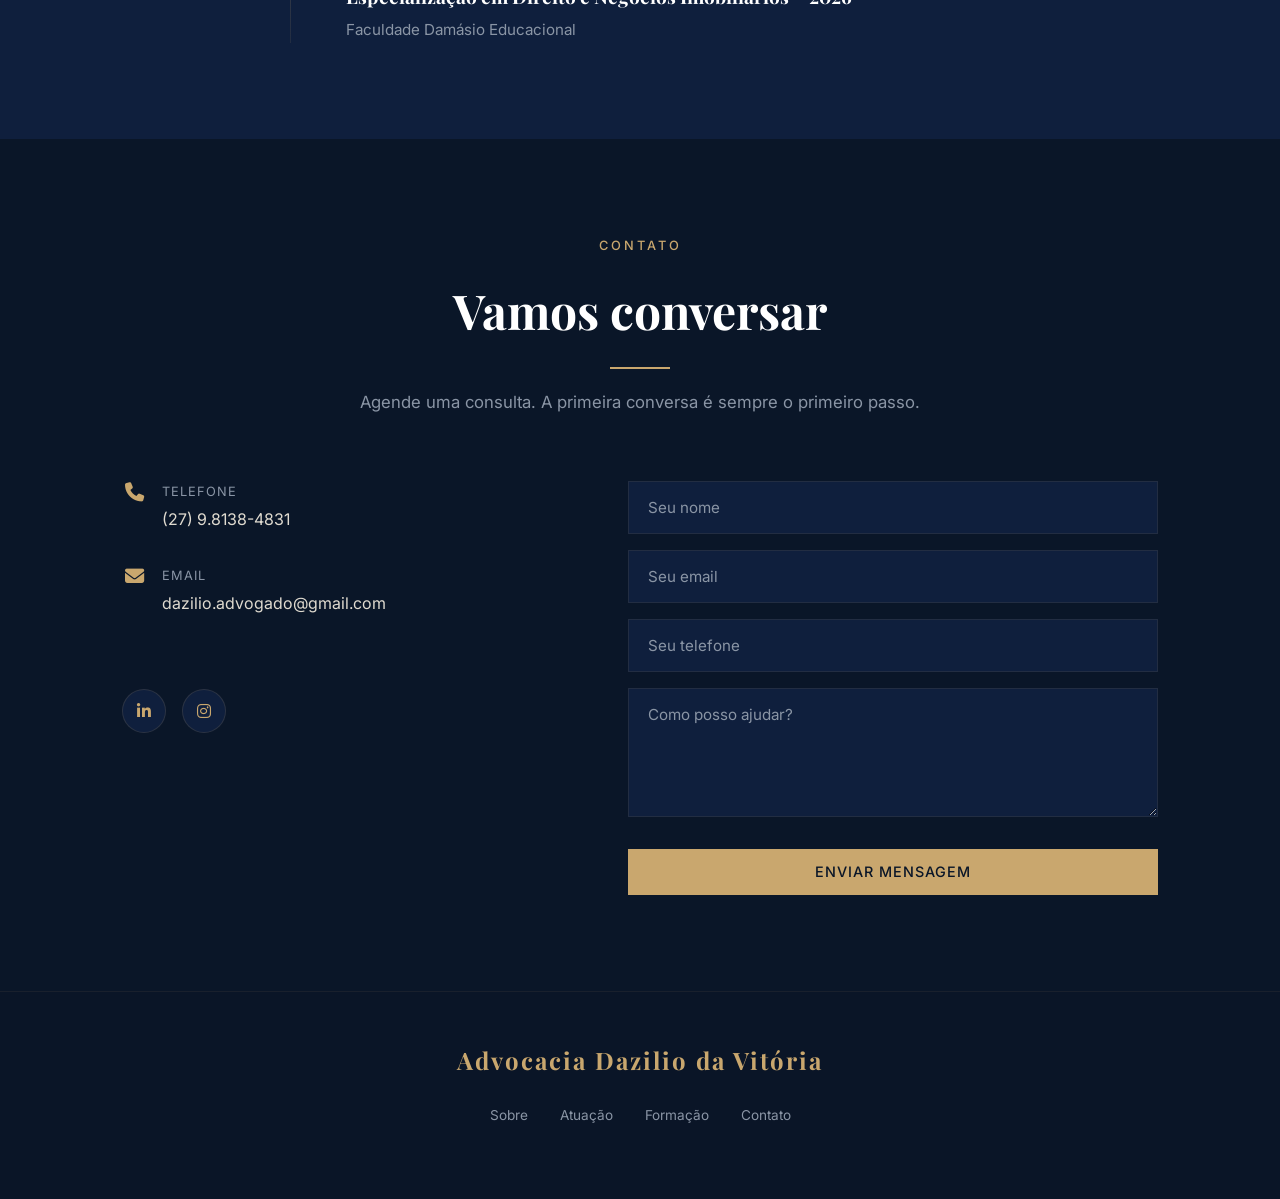
==== commit 18ea65c9: "Atualiza Trajetoria Academica: 6 formacoes com anos" ====
--- a/index.html
+++ b/index.html
@@ -133,19 +133,44 @@
                 <div class="timeline-item">
                     <div class="timeline-dot"></div>
                     <div class="timeline-content">
-                       
-                        <h3>Bacharelado em Direito</h3>
-                        <p>Universidade Federal do Espirito Santo (UFES)</p>
-                    </div>
-                </div>
-                <div class="timeline-item">
-                    <div class="timeline-dot"></div>
-                    <div class="timeline-content">
-                       
-                        <h3>Especialização em Direito Penal e Processual Penal</h3>
+                        <h3>Graduação em Filosofia – 2003</h3>
+                        <p>Universidade Federal do Espírito Santo (UFES)</p>
+                    </div>
+                </div>
+                <div class="timeline-item">
+                    <div class="timeline-dot"></div>
+                    <div class="timeline-content">
+                        <h3>Especialização em Filosofia – 2004</h3>
+                        <p>Universidade Federal do Espírito Santo (UFES)</p>
+                    </div>
+                </div>
+                <div class="timeline-item">
+                    <div class="timeline-dot"></div>
+                    <div class="timeline-content">
+                        <h3>Graduado em Direito – 2017</h3>
+                        <p>Universidade Federal do Espírito Santo (UFES)</p>
+                    </div>
+                </div>
+                <div class="timeline-item">
+                    <div class="timeline-dot"></div>
+                    <div class="timeline-content">
+                        <h3>Especialização em Direito Penal e Processual Penal – 2018</h3>
                         <p>Faculdade de Estudos Administrativos de Minas Gerais (FEAD)</p>
                     </div>
-                
+                </div>
+                <div class="timeline-item">
+                    <div class="timeline-dot"></div>
+                    <div class="timeline-content">
+                        <h3>Especialização em Finanças, Investimentos e Banking – 2025</h3>
+                        <p>Pontifícia Universidade Católica do Rio Grande do Sul (PUCRS)</p>
+                    </div>
+                </div>
+                <div class="timeline-item">
+                    <div class="timeline-dot"></div>
+                    <div class="timeline-content">
+                        <h3>Especialização em Direito e Negócios Imobiliários – 2026</h3>
+                        <p>Faculdade Damásio Educacional</p>
+                    </div>
                 </div>
             </div>
         </div>
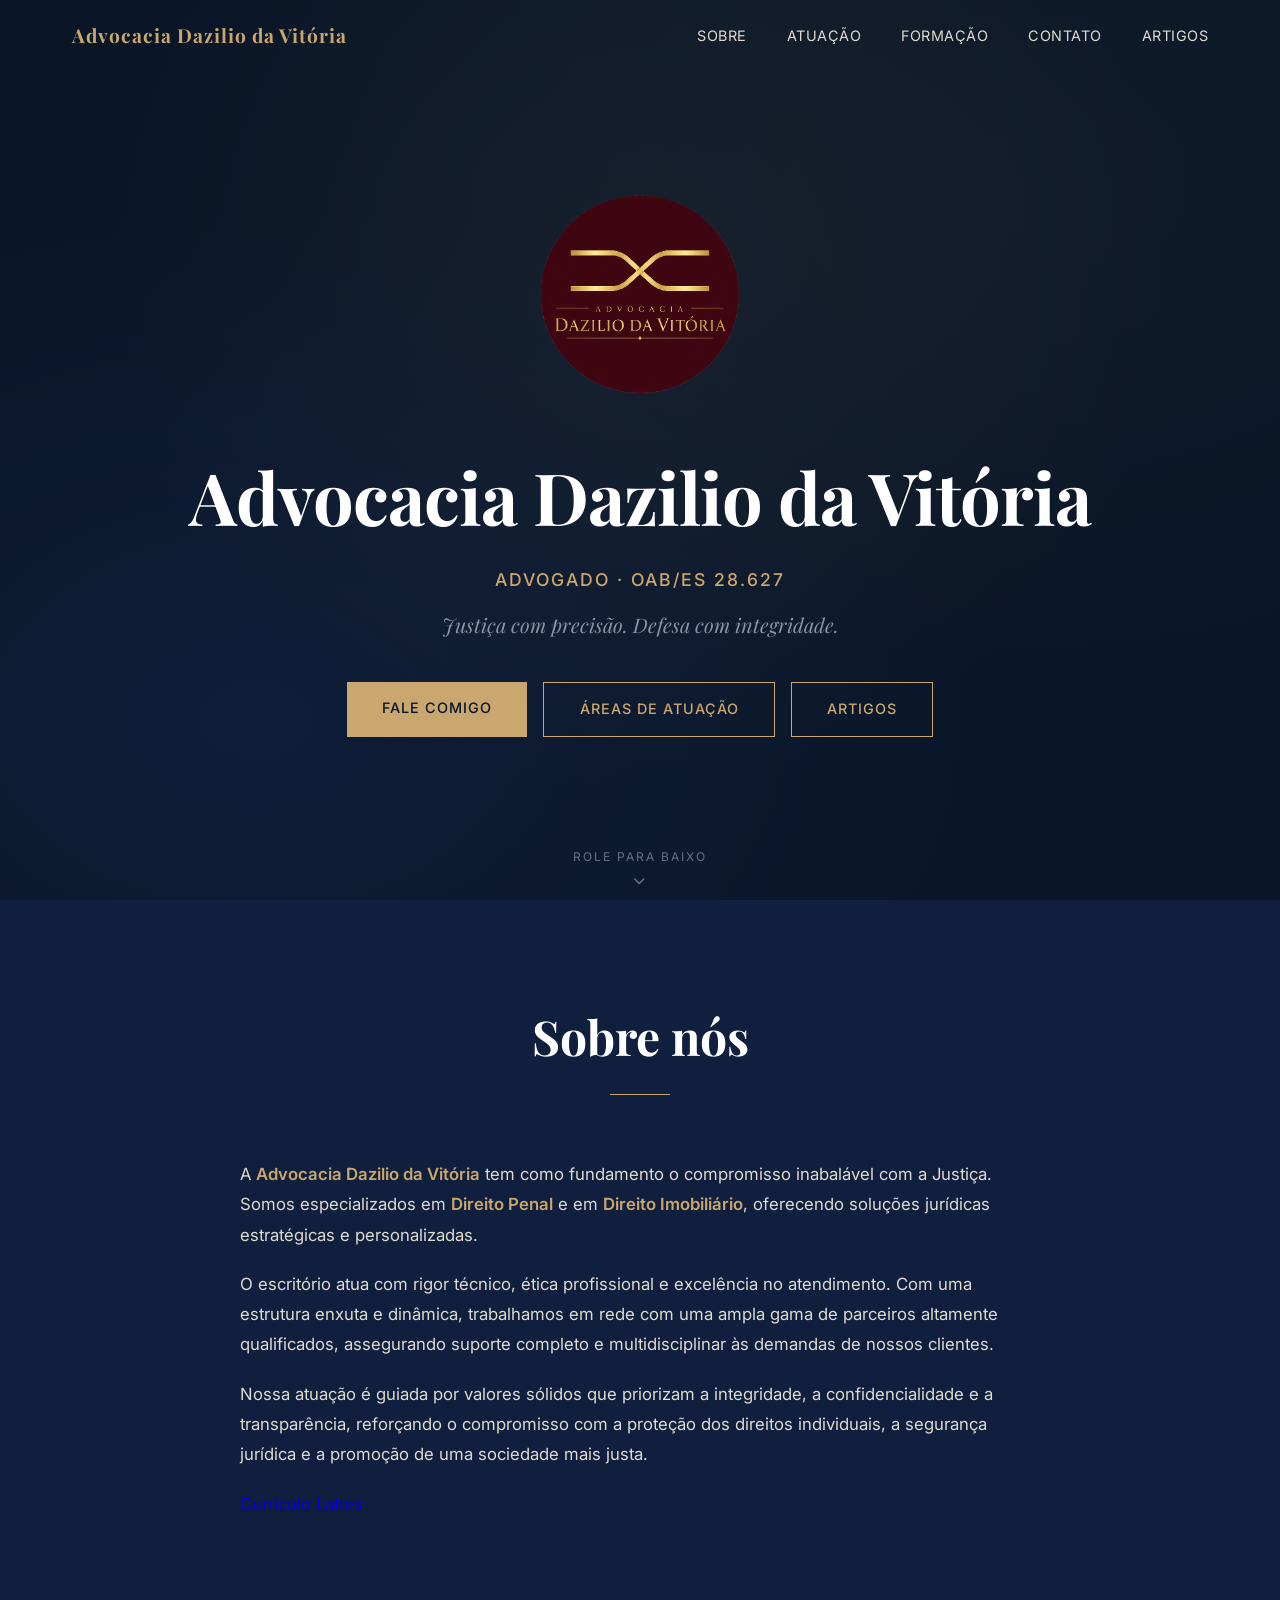
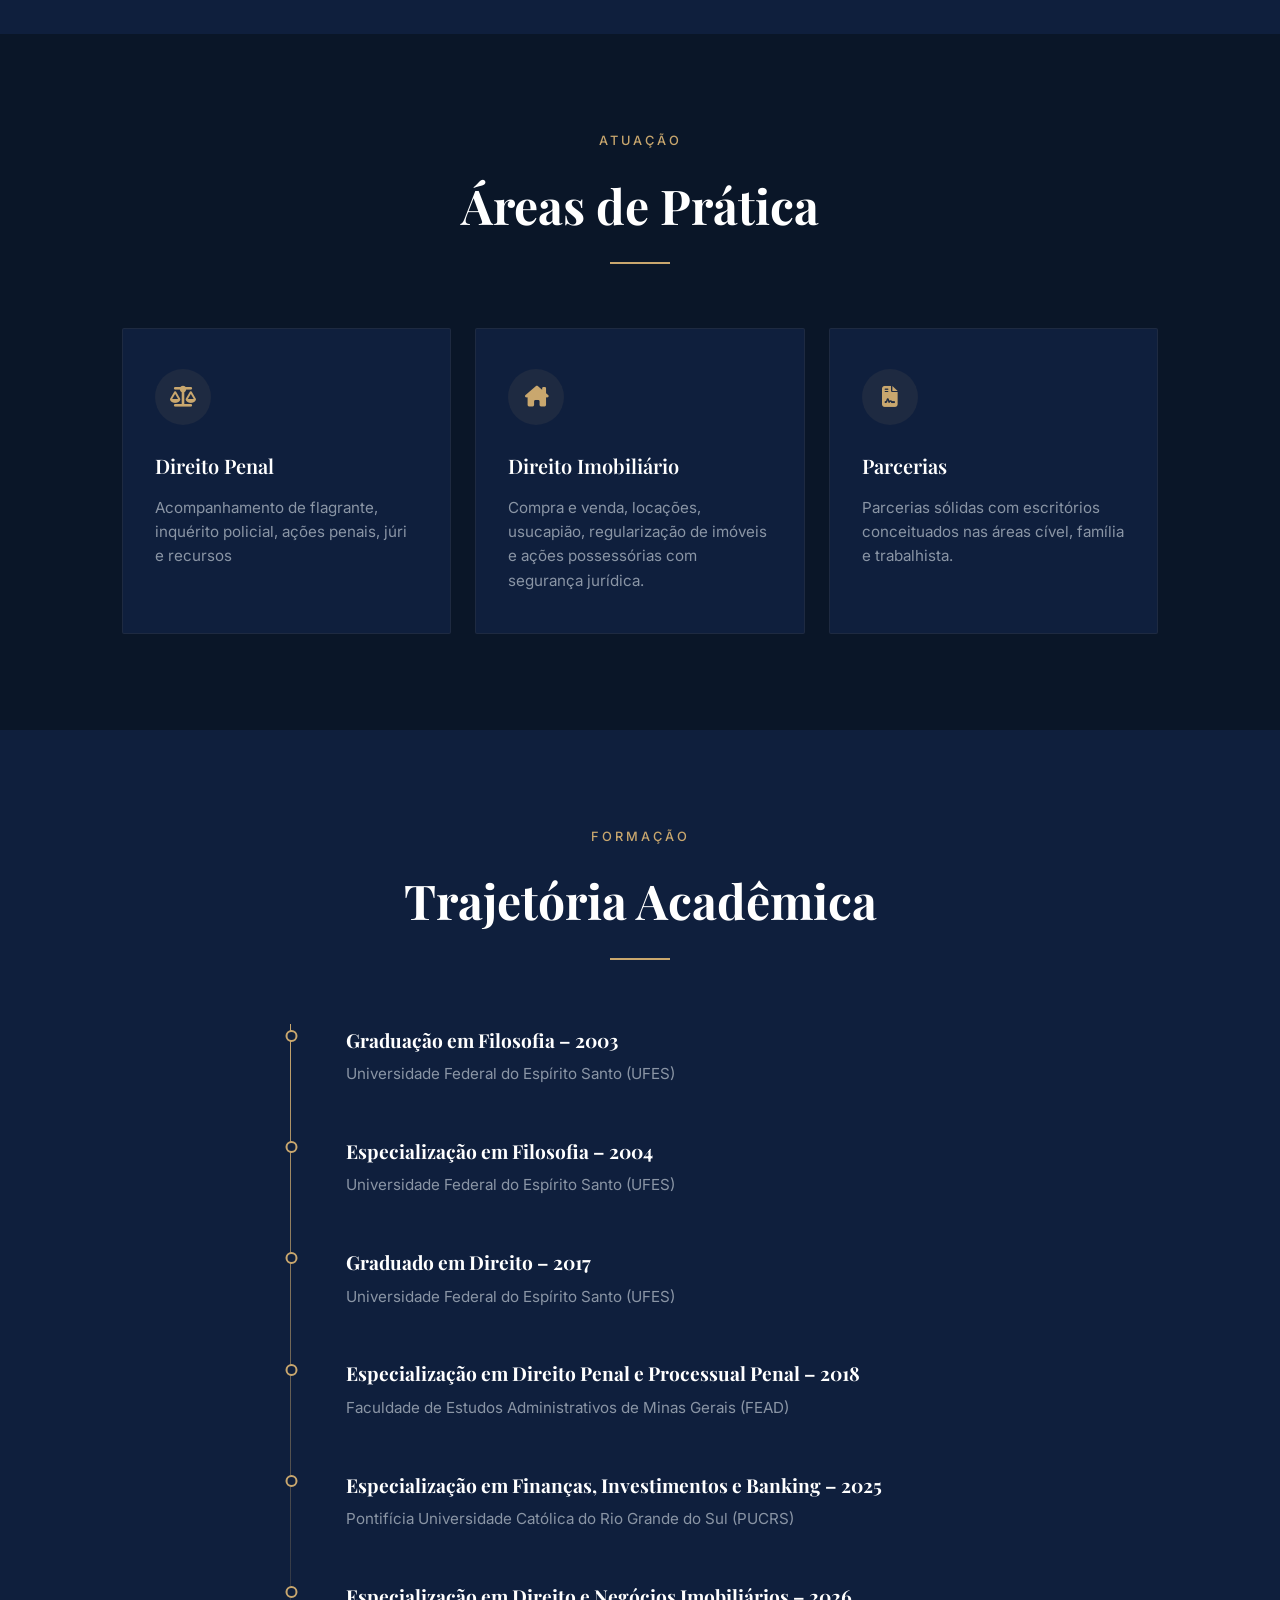
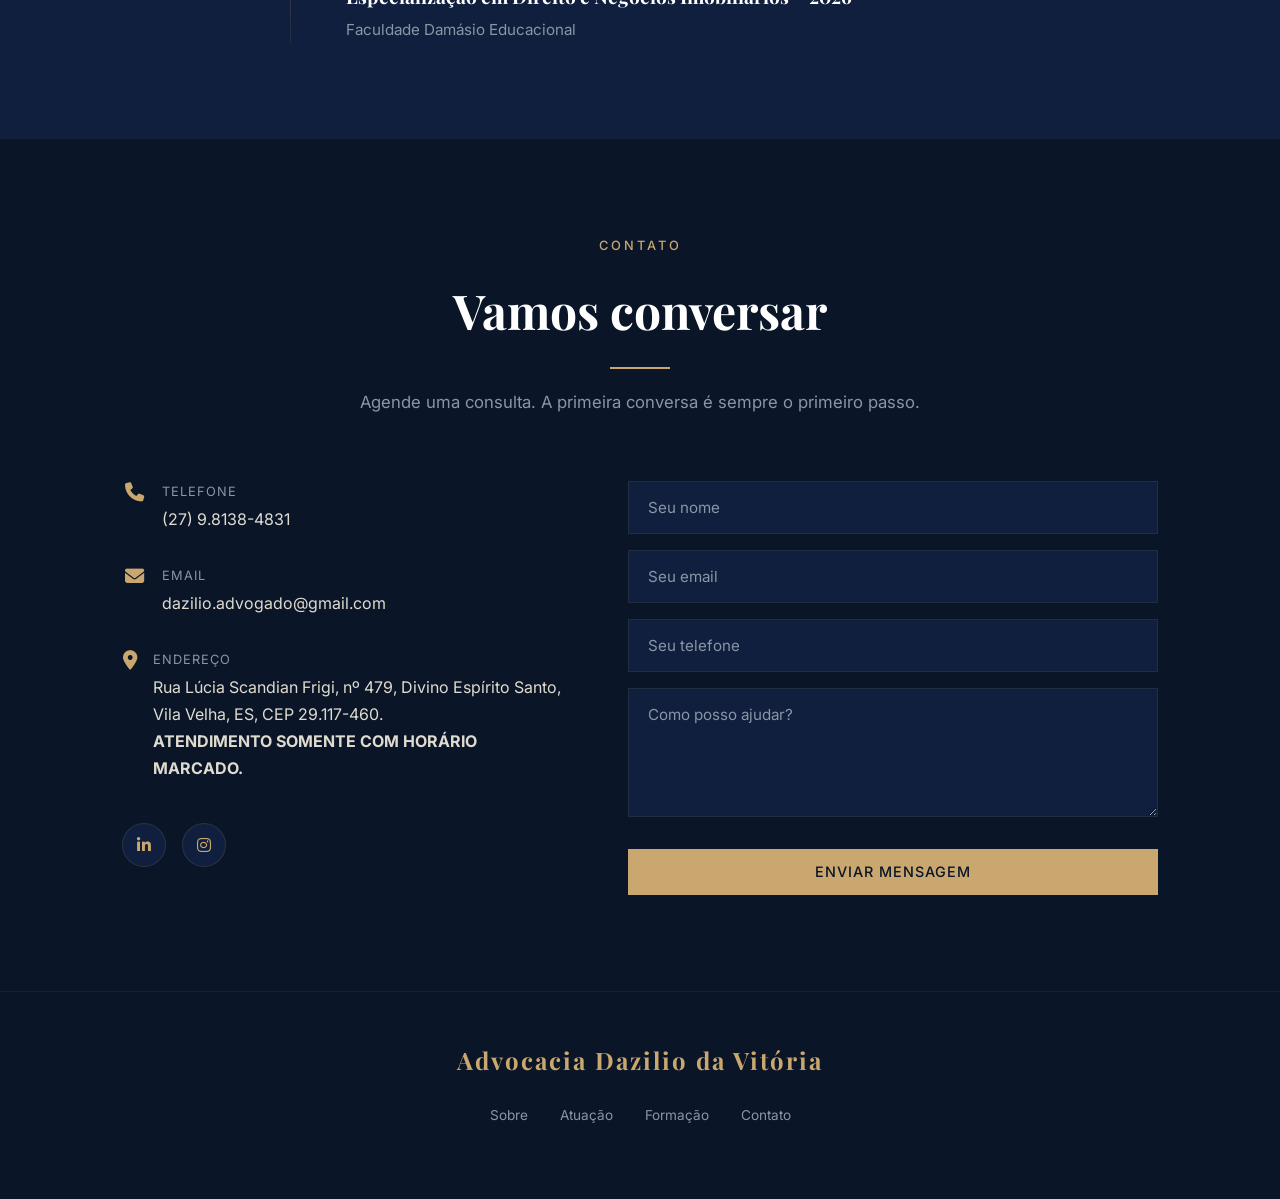
==== commit 6394e0bb: "Adiciona endereco e aviso horario marcado no contato" ====
--- a/index.html
+++ b/index.html
@@ -201,8 +201,12 @@
                         </div>
                     </div>
                     <div class="contato-item">
-                      
-                       
+                        <i class="fa-solid fa-location-dot"></i>
+                        <div>
+                            <span>Endereço</span>
+                            <p>Rua Lúcia Scandian Frigi, nº 479, Divino Espírito Santo, Vila Velha, ES, CEP 29.117-460.</p>
+                            <p><strong>ATENDIMENTO SOMENTE COM HORÁRIO MARCADO.</strong></p>
+                        </div>
                     </div>
                     <div class="contato-social">
                         <a href="https://www.linkedin.com/in/advocacia-dazilio-da-vit%C3%B3ria-1694b041a/" aria-label="LinkedIn"><i class="fa-brands fa-linkedin-in"></i></a>
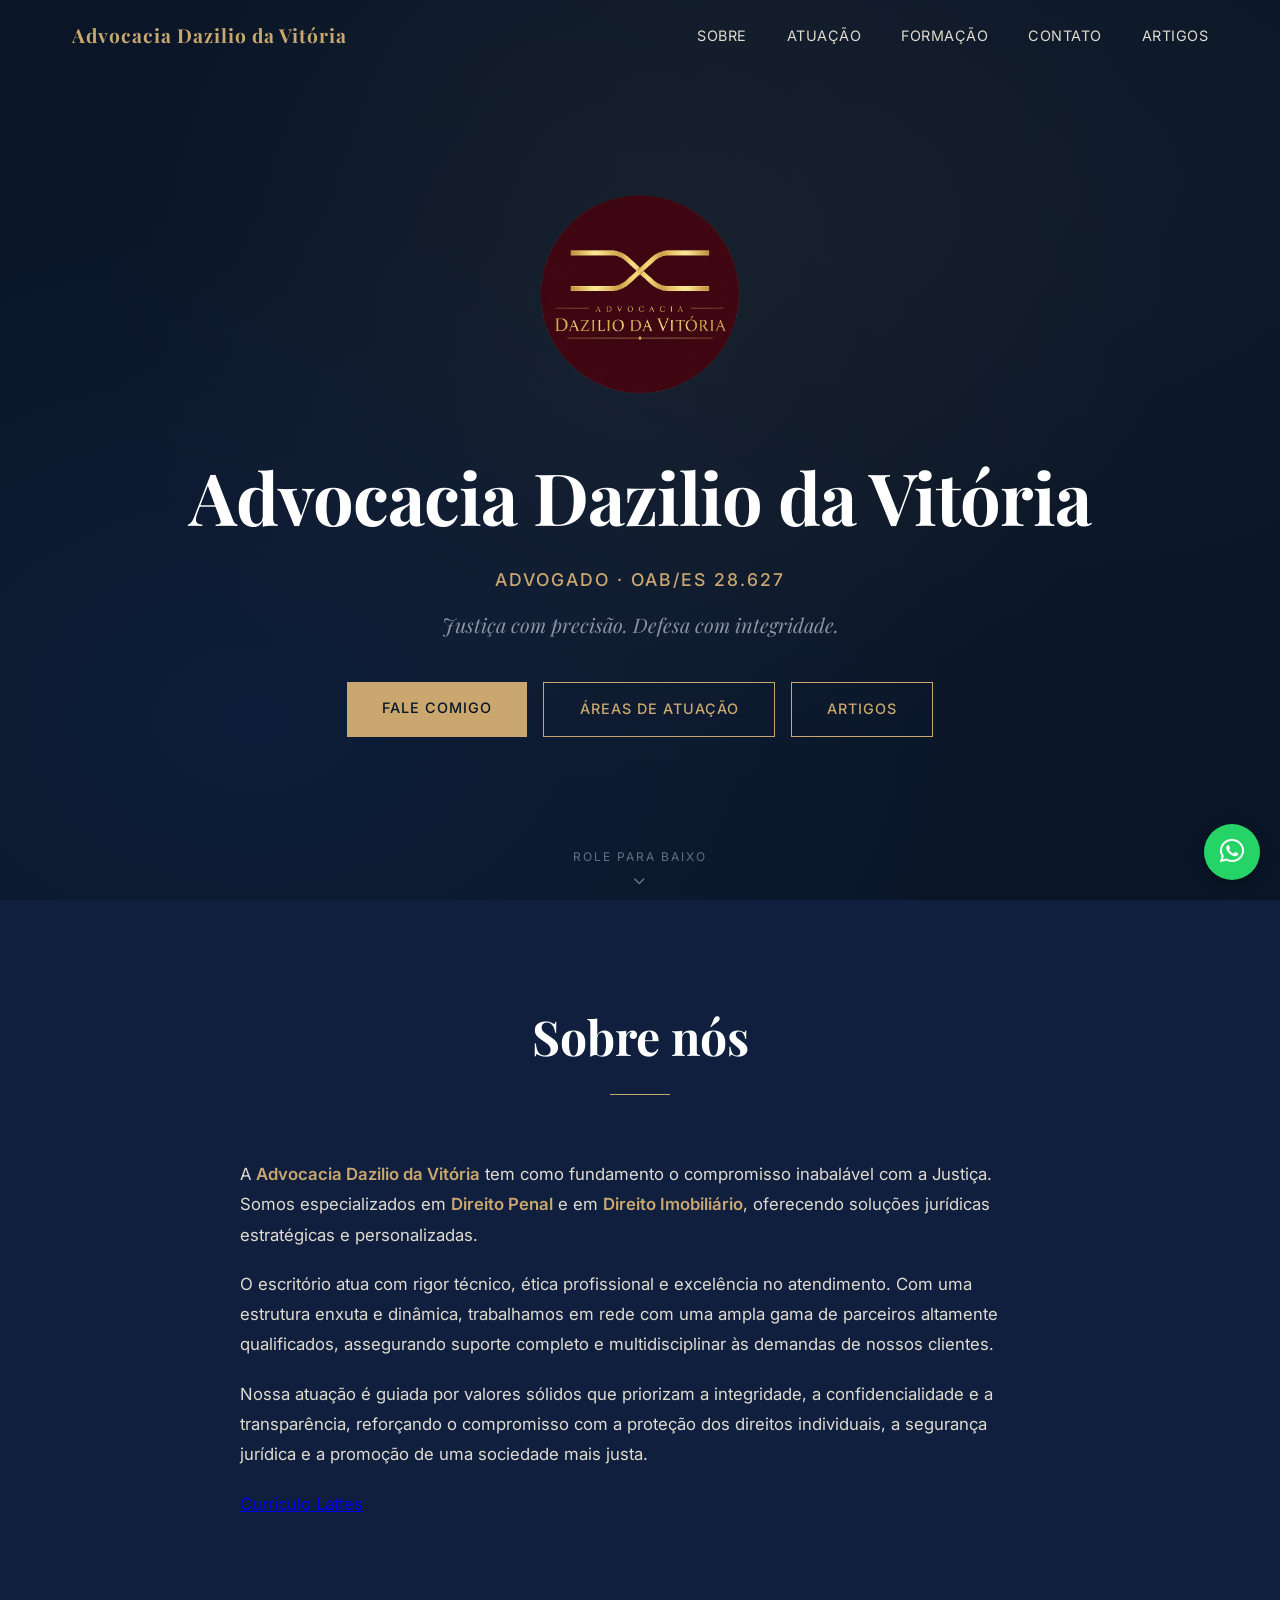
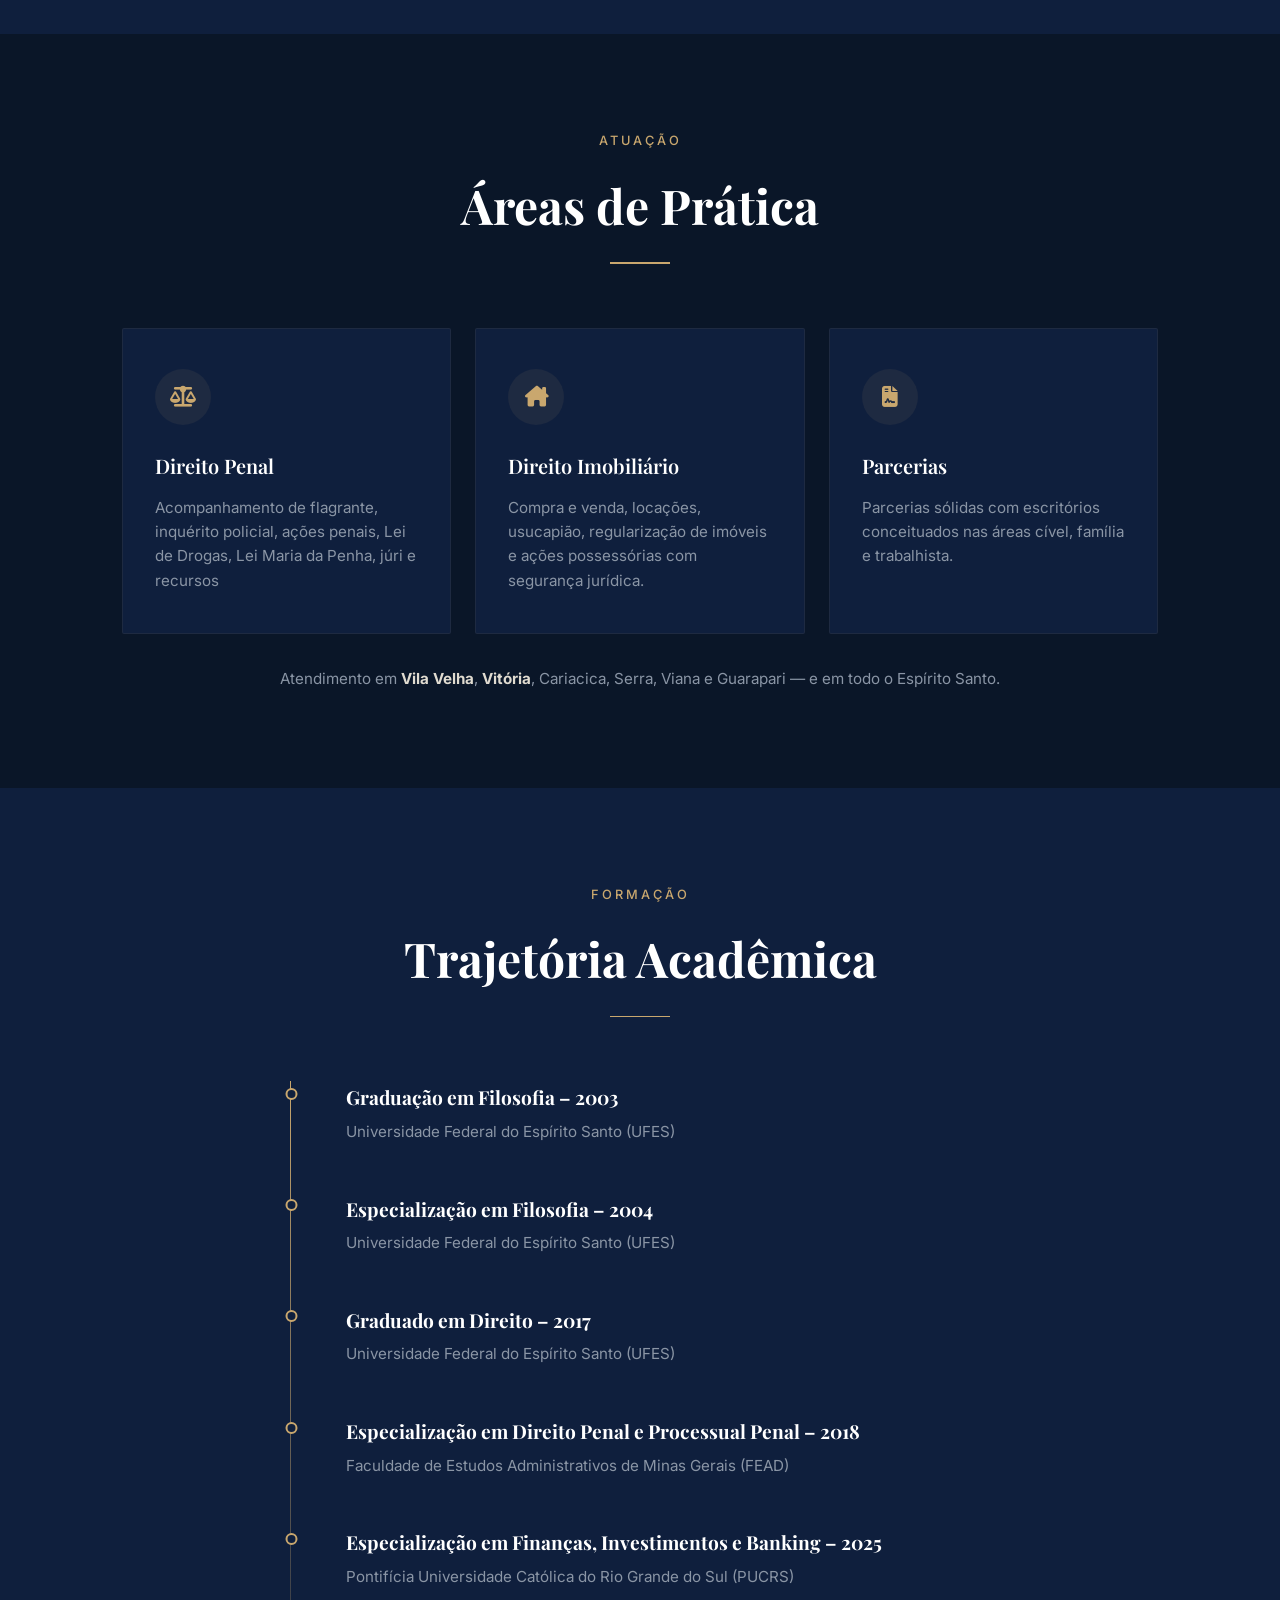
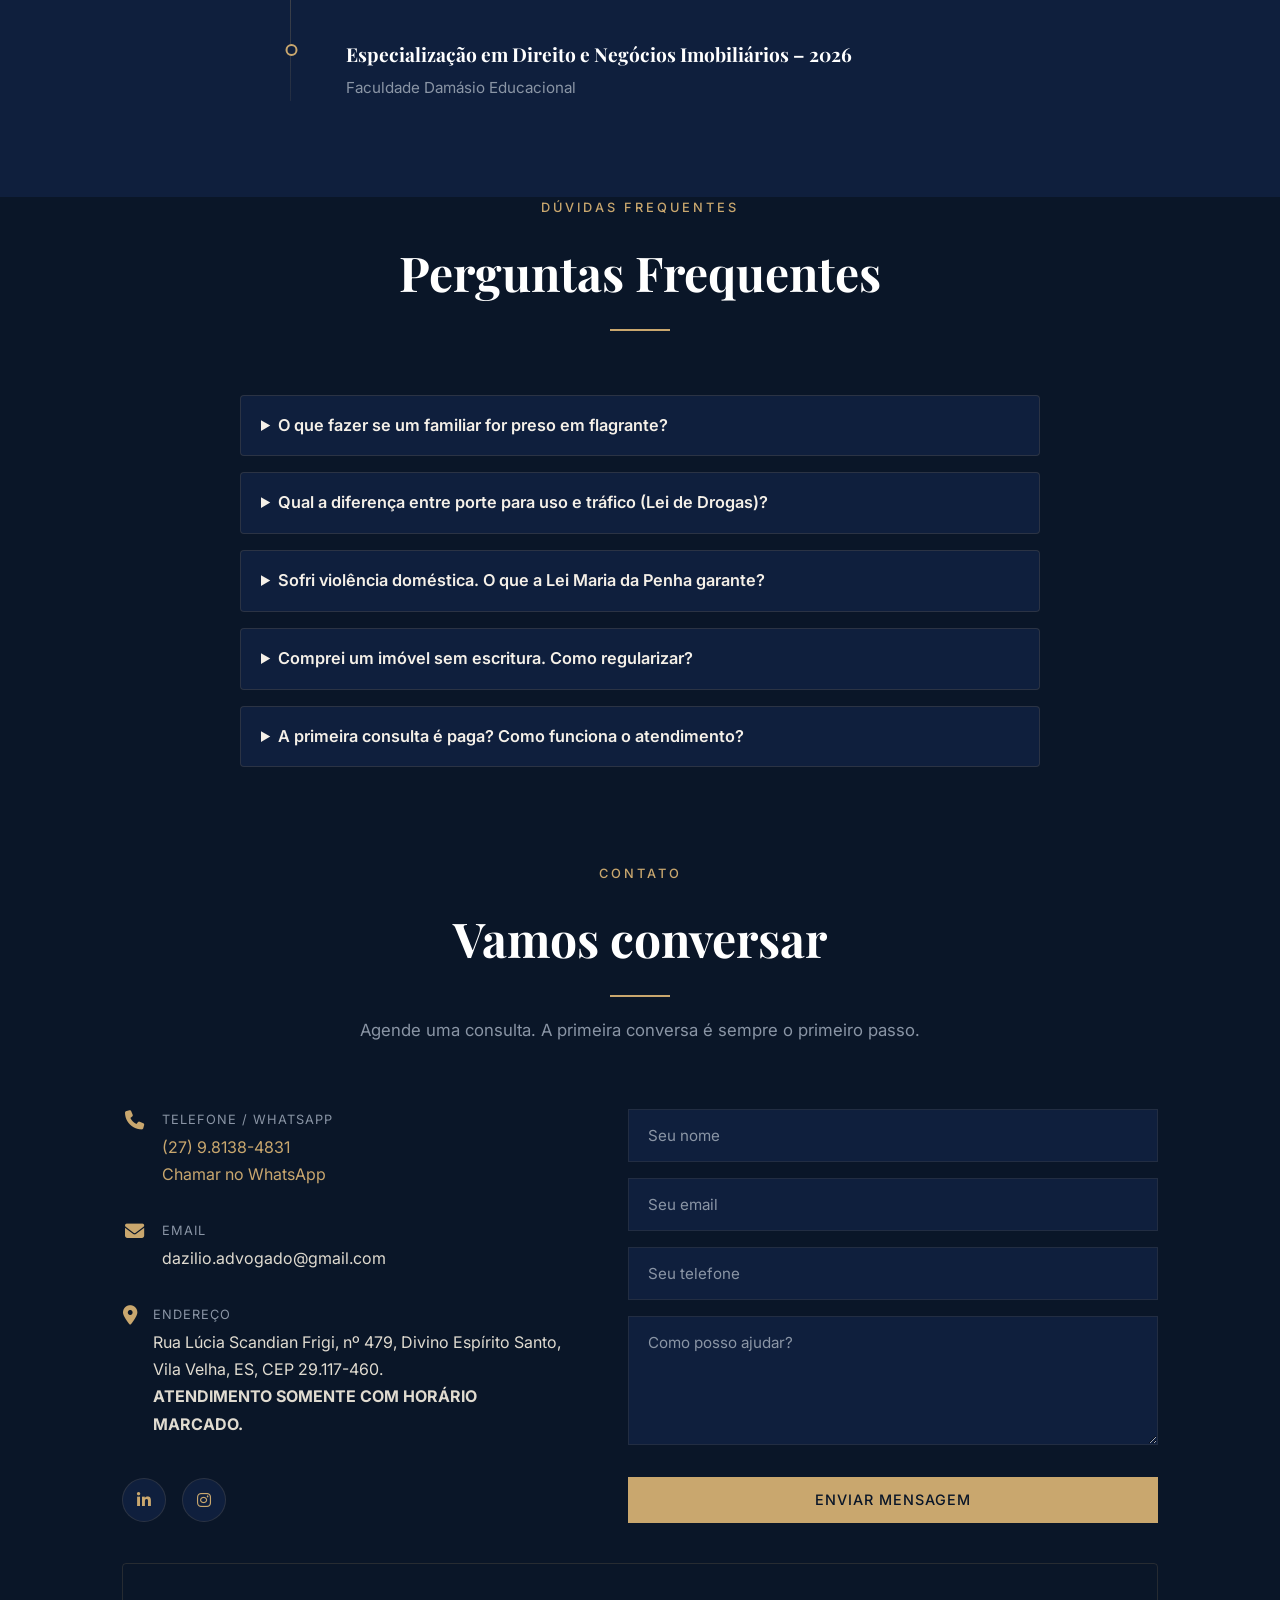
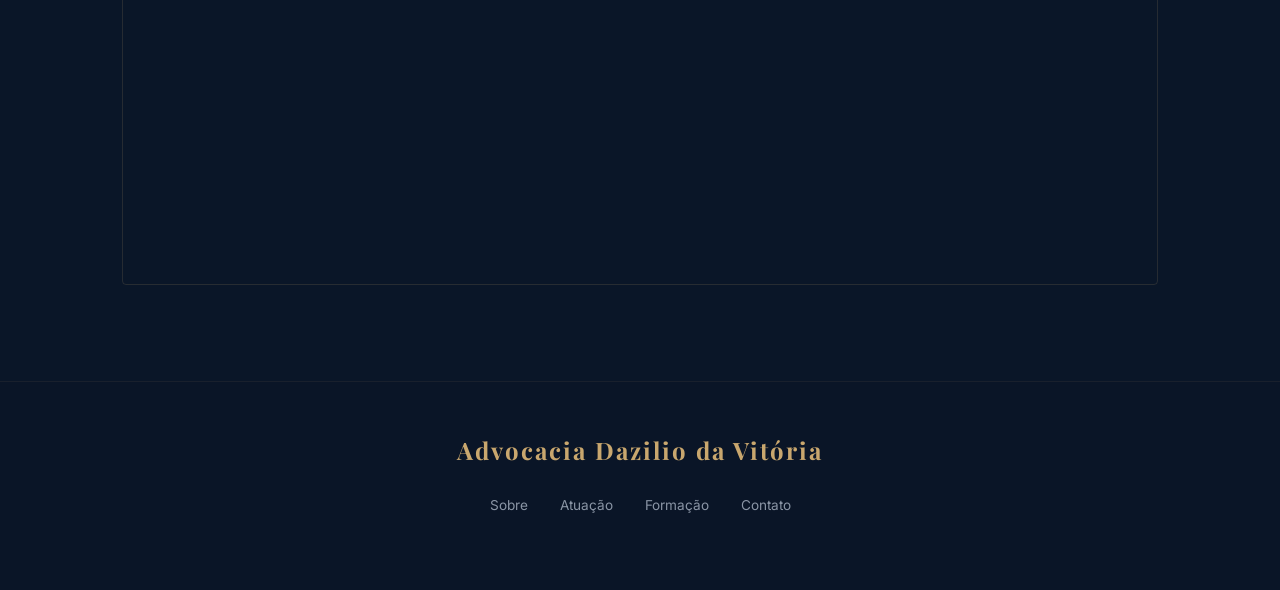
==== commit e5f20a3b: "Conteudo: texto Lei Drogas/Maria da Penha, area atendida, FAQ com schema" ====
--- a/index.html
+++ b/index.html
@@ -1,5 +1,5 @@
 <!DOCTYPE html>
-<html lang="en">
+<html lang="pt-BR">
 
 <head>
     <meta charset="UTF-8">
@@ -10,11 +10,51 @@
     <meta name="author" content="Advocacia Dazilio da Vitória">
     <meta name="robots" content="index, follow">
     <link rel="canonical" href="https://dazilioadvogado.github.io/">
+    <link rel="icon" type="image/png" href="https://dazilioadvogado.github.io/assets/Logo-circular.png">
     <meta property="og:title" content="Advocacia Dazilio da Vitória">
     <meta property="og:description" content="Justiça com precisão. Defesa com integridade. Advogado OAB/ES 28.627.">
+    <meta property="og:image" content="https://dazilioadvogado.github.io/assets/Logo-circular.png">
+    <meta property="og:locale" content="pt_BR">
     <meta property="og:url" content="https://dazilioadvogado.github.io/">
     <meta property="og:type" content="website">
     <meta name="twitter:card" content="summary">
+    <meta name="twitter:image" content="https://dazilioadvogado.github.io/assets/Logo-circular.png">
+    <script type="application/ld+json">
+    {
+        "@context": "https://schema.org",
+        "@type": "Attorney",
+        "name": "Advocacia Dazilio da Vitória",
+        "url": "https://dazilioadvogado.github.io/",
+        "logo": "https://dazilioadvogado.github.io/assets/Logo-circular.png",
+        "description": "Advogado OAB/ES 28.627. Especialista em Direito Penal e Direito Imobiliário. Atendimento em Vila Velha, Vitória e região metropolitana do Espírito Santo.",
+        "telephone": "+55-27-98138-4831",
+        "email": "dazilio.advogado@gmail.com",
+        "address": {
+            "@type": "PostalAddress",
+            "streetAddress": "Rua Lúcia Scandian Frigi, nº 479, Divino Espírito Santo",
+            "addressLocality": "Vila Velha",
+            "addressRegion": "ES",
+            "postalCode": "29117-460",
+            "addressCountry": "BR"
+        },
+        "areaServed": ["Vila Velha", "Vitória", "Cariacica", "Serra", "Viana", "Guarapari"],
+        "openingHours": "Mo-Fr 09:00-18:00",
+        "priceRange": "$$"
+    }
+    </script>
+    <script type="application/ld+json">
+    {
+        "@context": "https://schema.org",
+        "@type": "FAQPage",
+        "mainEntity": [
+            {"@type": "Question", "name": "O que fazer se um familiar for preso em flagrante?", "acceptedAnswer": {"@type": "Answer", "text": "Não permita que preste declarações sem advogado. Todo preso tem direito a defesa desde o flagrante e à audiência de custódia em até 24 horas."}},
+            {"@type": "Question", "name": "Qual a diferença entre porte para uso e tráfico (Lei de Drogas)?", "acceptedAnswer": {"@type": "Answer", "text": "O art. 28 da Lei 11.343/2006 trata do porte para consumo pessoal; o art. 33 (tráfico) prevê pena de 5 a 15 anos. A distinção depende das circunstâncias da apreensão."}},
+            {"@type": "Question", "name": "O que a Lei Maria da Penha garante?", "acceptedAnswer": {"@type": "Answer", "text": "A Lei 11.340/2006 garante medidas protetivas de urgência, como afastamento do agressor e proibição de contato."}},
+            {"@type": "Question", "name": "Comprei um imóvel sem escritura. Como regularizar?", "acceptedAnswer": {"@type": "Answer", "text": "Por escritura pública, usucapião judicial ou extrajudicial, ou regularização fundiária, conforme o caso."}},
+            {"@type": "Question", "name": "Como funciona o atendimento?", "acceptedAnswer": {"@type": "Answer", "text": "Atendimento somente com horário marcado, presencial em Vila Velha/ES ou online para todo o Espírito Santo."}}
+        ]
+    }
+    </script>
     <meta name="twitter:title" content="Advocacia Dazilio da Vitória">
     <meta name="twitter:description" content="Advogado especialista em Direito Penal e Imobiliário. Vitória/ES.">
     <link rel="preconnect" href="https://fonts.googleapis.com">
@@ -101,7 +141,7 @@
                         <i class="fa-solid fa-scale-balanced"></i>
                     </div>
                     <h3>Direito Penal</h3>
-                    <p>Acompanhamento de flagrante, inquérito policial, ações penais, júri e recursos </p>
+                    <p>Acompanhamento de flagrante, inquérito policial, ações penais, Lei de Drogas, Lei Maria da Penha, júri e recursos</p>
                 </div>
                 <div class="card">
                     <div class="card-icon">
@@ -118,7 +158,8 @@
                     <h3>Parcerias</h3>
                     <p>Parcerias sólidas com escritórios conceituados nas áreas cível, família e trabalhista.</p>
                 </div>
-              
+            </div>
+            <p class="area-atendida">Atendimento em <strong>Vila Velha</strong>, <strong>Vitória</strong>, Cariacica, Serra, Viana e Guarapari — e em todo o Espírito Santo.</p>
         </div>
     </section>
 
@@ -172,6 +213,38 @@
                         <p>Faculdade Damásio Educacional</p>
                     </div>
                 </div>
+            </div>
+        </div>
+    </section>
+
+    <section class="faq" id="faq">
+        <div class="container">
+            <div class="section-header">
+                <span class="section-tag">Dúvidas frequentes</span>
+                <h2>Perguntas Frequentes</h2>
+                <div class="section-line"></div>
+            </div>
+            <div class="faq-list">
+                <details class="faq-item">
+                    <summary>O que fazer se um familiar for preso em flagrante?</summary>
+                    <p>Mantenha a calma e não permita que ele preste declarações sem advogado. Todo preso tem direito a defesa desde a lavratura do flagrante e à audiência de custódia em até 24 horas. Entre em contato imediato: <a href="https://wa.me/5527981384831" target="_blank" rel="noopener">(27) 9.8138-4831</a>.</p>
+                </details>
+                <details class="faq-item">
+                    <summary>Qual a diferença entre porte para uso e tráfico (Lei de Drogas)?</summary>
+                    <p>O art. 28 da Lei 11.343/2006 trata do porte para consumo pessoal, enquanto o art. 33 (tráfico) tem pena de 5 a 15 anos. A distinção depende das circunstâncias da apreensão — por isso a defesa técnica desde o inquérito é decisiva.</p>
+                </details>
+                <details class="faq-item">
+                    <summary>Sofri violência doméstica. O que a Lei Maria da Penha garante?</summary>
+                    <p>A Lei 11.340/2006 garante medidas protetivas de urgência, como o afastamento do agressor e a proibição de contato. O pedido pode ser feito na delegacia, no Ministério Público ou com um advogado. Não espere a situação se agravar — busque ajuda.</p>
+                </details>
+                <details class="faq-item">
+                    <summary>Comprei um imóvel sem escritura. Como regularizar?</summary>
+                    <p>Imóveis sem registro podem ser regularizados por escritura pública, usucapião (judicial ou extrajudicial) ou regularização fundiária, conforme o caso. Uma análise dos documentos mostra o caminho mais rápido e seguro para garantir sua propriedade.</p>
+                </details>
+                <details class="faq-item">
+                    <summary>A primeira consulta é paga? Como funciona o atendimento?</summary>
+                    <p>O atendimento é somente com horário marcado, presencial em Vila Velha/ES ou online para todo o Espírito Santo. Agende pelo WhatsApp <a href="https://wa.me/5527981384831" target="_blank" rel="noopener">(27) 9.8138-4831</a> ou pelo formulário abaixo.</p>
+                </details>
             </div>
         </div>
     </section>
@@ -189,8 +262,9 @@
                     <div class="contato-item">
                         <i class="fa-solid fa-phone"></i>
                         <div>
-                            <span>Telefone</span>
-                            <p>(27) 9.8138-4831</p>
+                            <span>Telefone / WhatsApp</span>
+                            <p><a href="tel:+5527981384831">(27) 9.8138-4831</a></p>
+                            <p><a href="https://wa.me/5527981384831?text=Ol%C3%A1!%20Gostaria%20de%20agendar%20uma%20consulta." target="_blank" rel="noopener">Chamar no WhatsApp</a></p>
                         </div>
                     </div>
                     <div class="contato-item">
@@ -233,6 +307,9 @@
                     <button type="submit" class="btn btn-gold btn-full">Enviar Mensagem</button>
                 </form>
             </div>
+            <div class="contato-mapa">
+                <iframe title="Mapa do escritório — Rua Lúcia Scandian Frigi, 479, Vila Velha/ES" src="https://www.google.com/maps?q=Rua%20L%C3%BAcia%20Scandian%20Frigi%2C%20479%2C%20Vila%20Velha%2FES&output=embed" loading="lazy" referrerpolicy="no-referrer-when-downgrade"></iframe>
+            </div>
         </div>
     </section>
 
@@ -255,6 +332,7 @@
     </footer>
 
     <script src="script.js"></script>
+    <a class="whatsapp-float" href="https://wa.me/5527981384831?text=Ol%C3%A1!%20Gostaria%20de%20agendar%20uma%20consulta." target="_blank" rel="noopener" aria-label="Conversar no WhatsApp"><i class="fa-brands fa-whatsapp"></i></a>
 </body>
 
 </html>
--- a/style.css
+++ b/style.css
@@ -610,6 +610,15 @@
 .contato-item p {
     color: var(--cream-dim);
     font-size: 1rem;
+}
+
+.contato-item a {
+    color: var(--gold);
+    text-decoration: none;
+}
+
+.contato-item a:hover {
+    text-decoration: underline;
 }
 
 .contato-social {
@@ -821,3 +830,88 @@
         grid-template-columns: 1fr;
     }
 }
+
+.area-atendida {
+    text-align: center;
+    color: var(--gray);
+    margin-top: 2rem;
+    font-size: 0.95rem;
+}
+
+.area-atendida strong {
+    color: var(--cream-dim);
+}
+
+.faq-list {
+    max-width: 800px;
+    margin: 0 auto;
+    display: flex;
+    flex-direction: column;
+    gap: 1rem;
+}
+
+.faq-item {
+    background: var(--navy-light);
+    border: 1px solid rgba(201, 167, 110, 0.15);
+    border-radius: 4px;
+    padding: 1rem 1.25rem;
+}
+
+.faq-item summary {
+    cursor: pointer;
+    font-weight: 600;
+    color: var(--cream);
+    font-size: 1.02rem;
+}
+
+.faq-item p {
+    margin-top: 0.75rem;
+    color: var(--gray);
+    line-height: 1.6;
+}
+
+.faq-item a {
+    color: var(--gold);
+    text-decoration: none;
+}
+
+.faq-item a:hover {
+    text-decoration: underline;
+}
+
+.contato-mapa {
+    margin-top: 2.5rem;
+    border: 1px solid rgba(201, 167, 110, 0.15);
+    border-radius: 4px;
+    overflow: hidden;
+}
+
+.contato-mapa iframe {
+    width: 100%;
+    height: 320px;
+    border: 0;
+    display: block;
+}
+
+.whatsapp-float {
+    position: fixed;
+    right: 20px;
+    bottom: 20px;
+    width: 56px;
+    height: 56px;
+    border-radius: 50%;
+    background: #25d366;
+    color: #fff;
+    display: flex;
+    align-items: center;
+    justify-content: center;
+    font-size: 1.7rem;
+    text-decoration: none;
+    box-shadow: 0 4px 14px rgba(0, 0, 0, 0.4);
+    z-index: 999;
+    transition: transform 0.2s ease;
+}
+
+.whatsapp-float:hover {
+    transform: scale(1.08);
+}
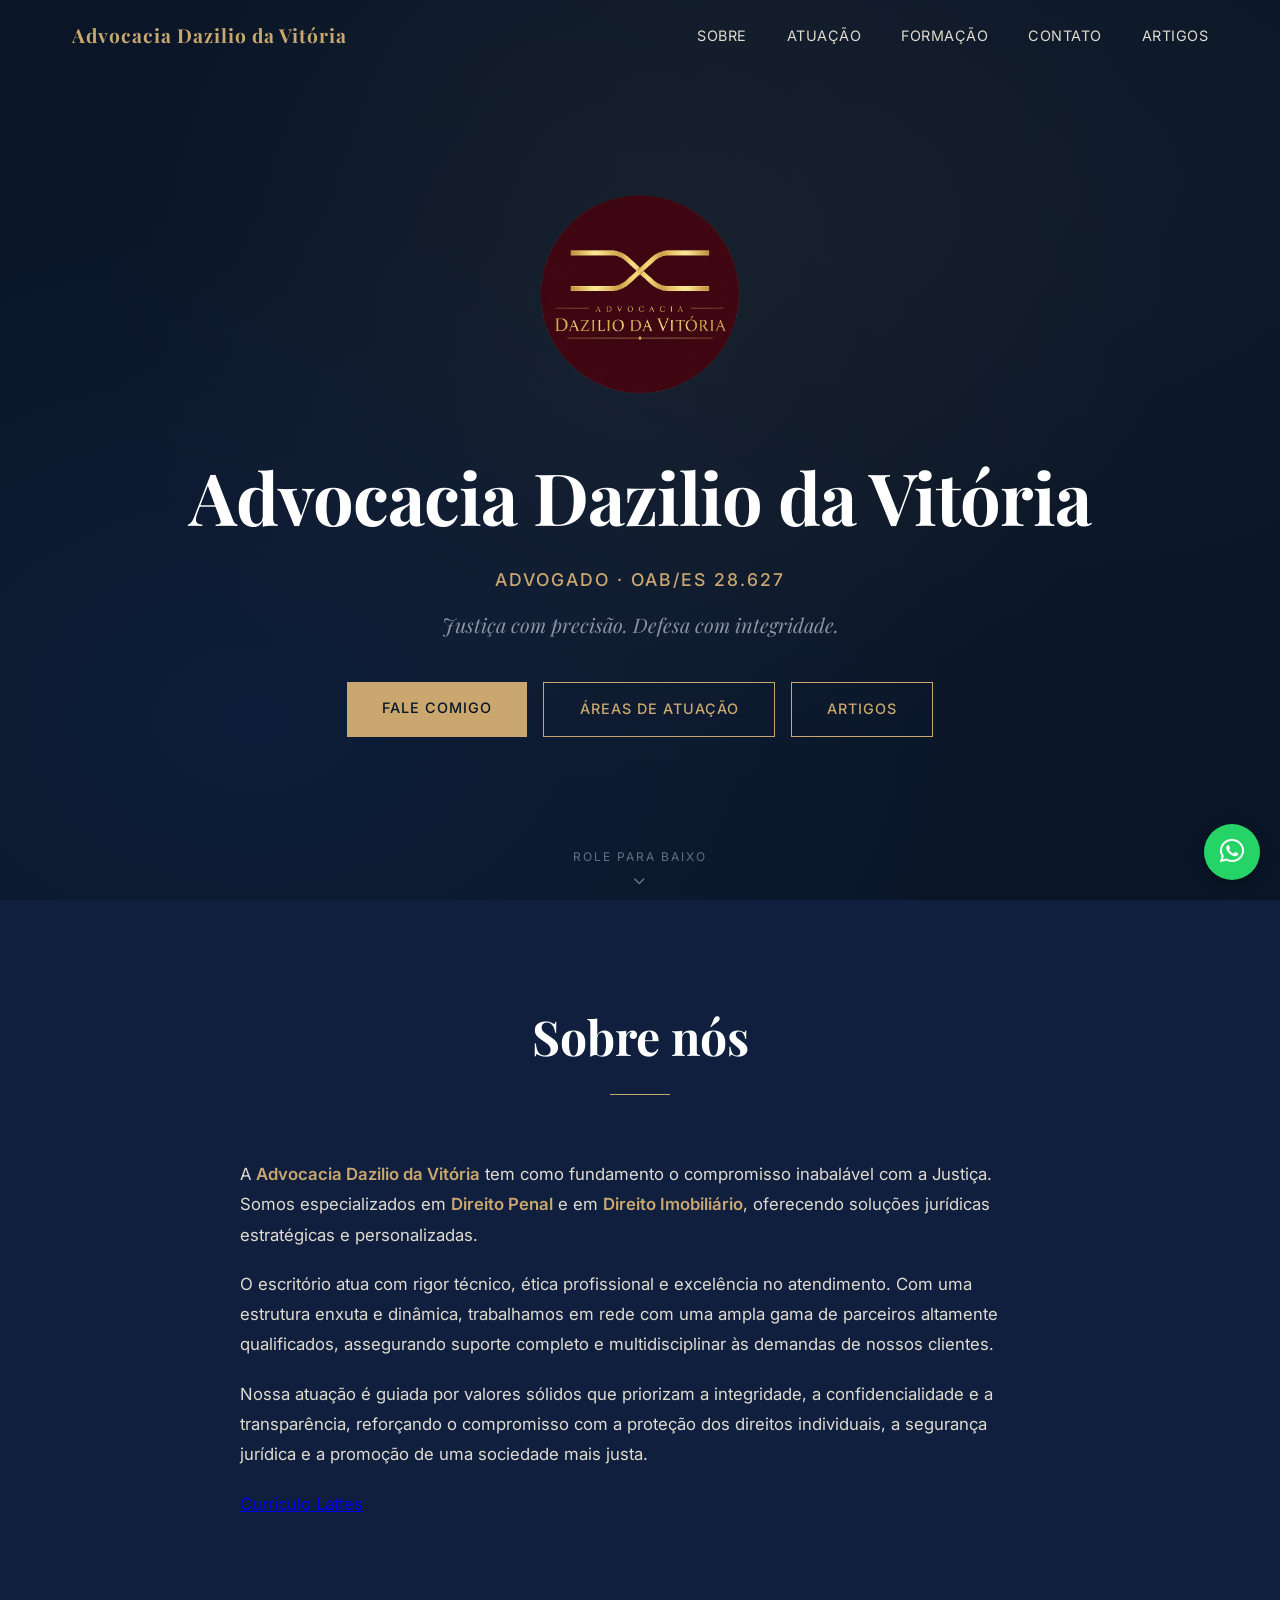
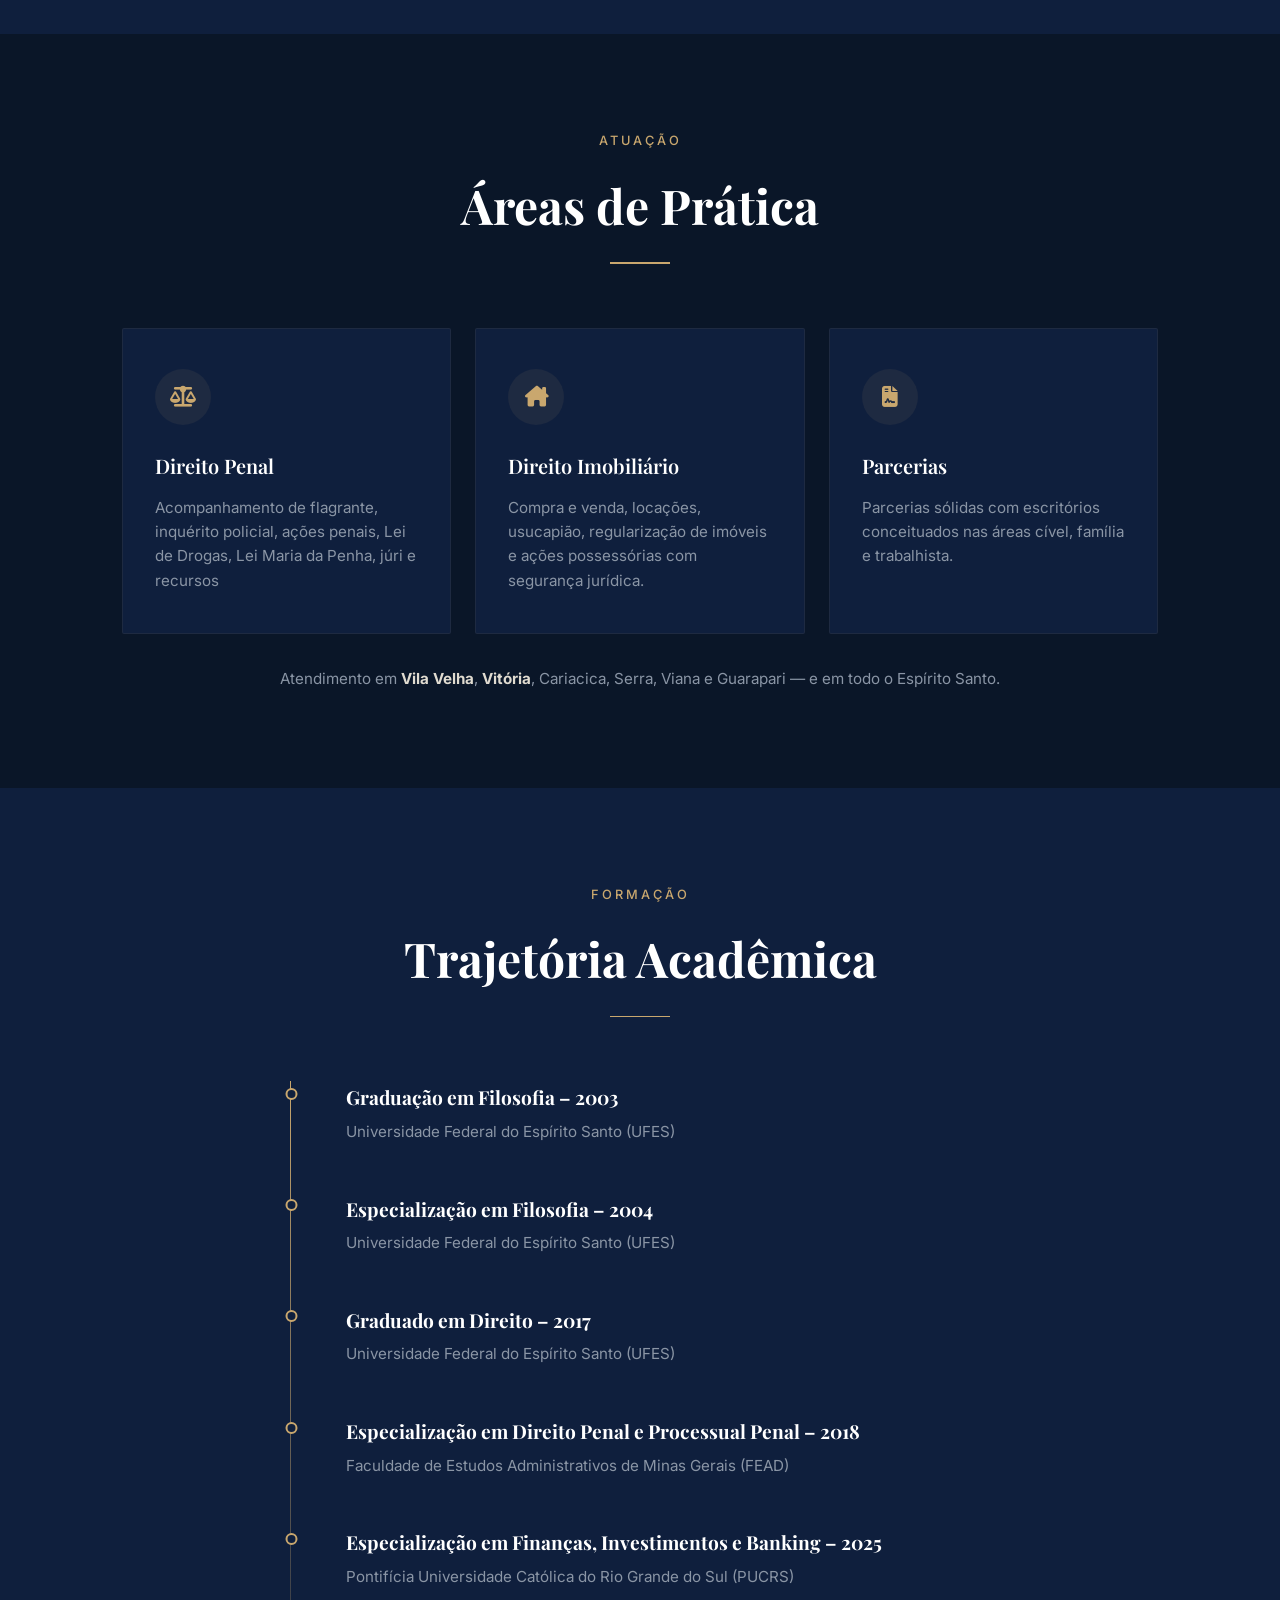
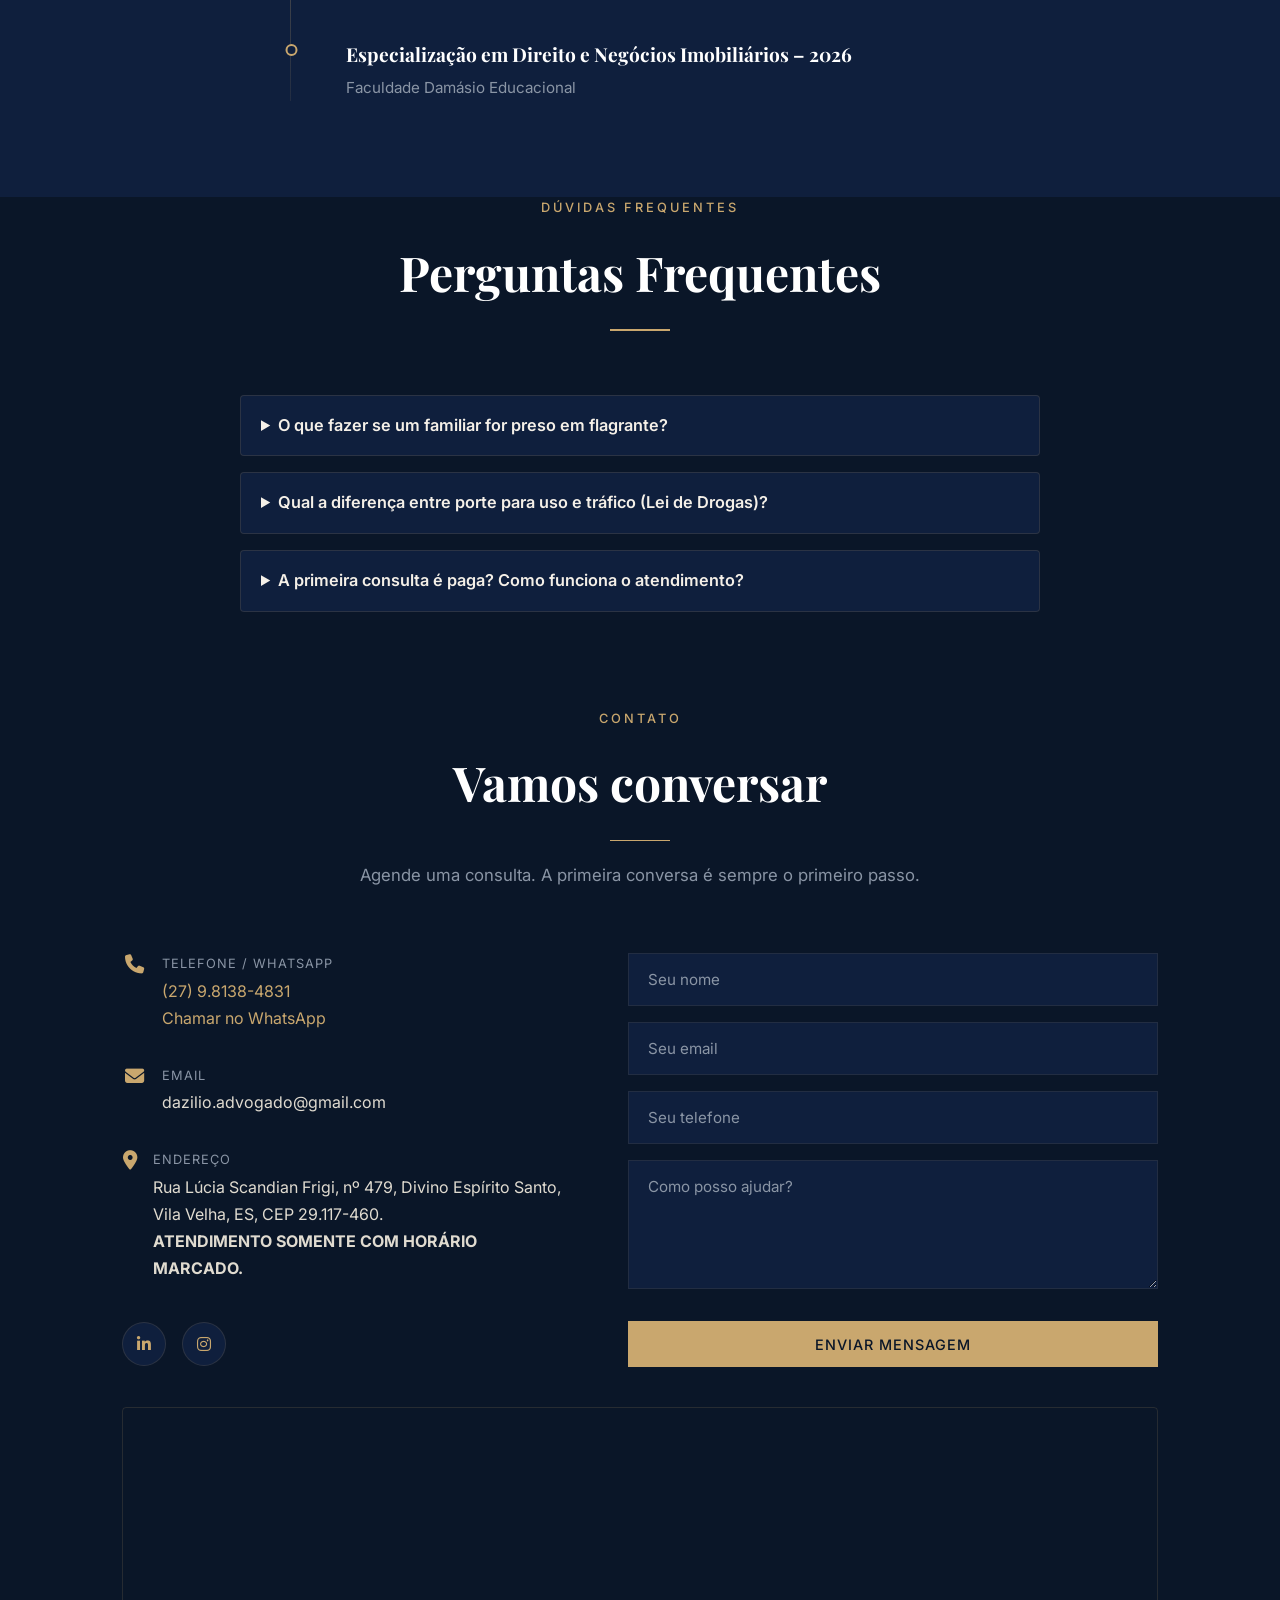
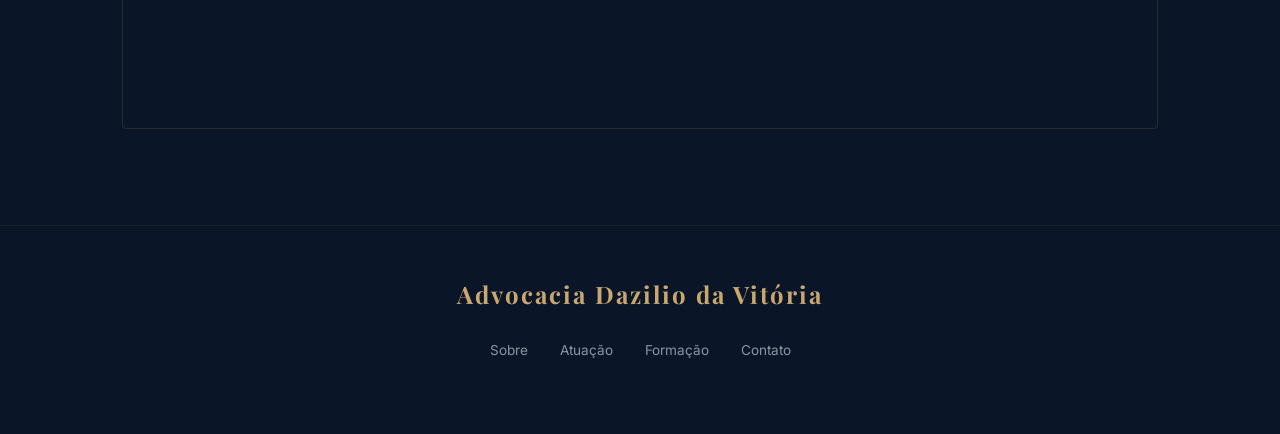
==== commit 6be38f18: "FAQ: remove 2 topicos, ajusta textos e schema" ====
--- a/index.html
+++ b/index.html
@@ -49,9 +49,7 @@
         "mainEntity": [
             {"@type": "Question", "name": "O que fazer se um familiar for preso em flagrante?", "acceptedAnswer": {"@type": "Answer", "text": "Não permita que preste declarações sem advogado. Todo preso tem direito a defesa desde o flagrante e à audiência de custódia em até 24 horas."}},
             {"@type": "Question", "name": "Qual a diferença entre porte para uso e tráfico (Lei de Drogas)?", "acceptedAnswer": {"@type": "Answer", "text": "O art. 28 da Lei 11.343/2006 trata do porte para consumo pessoal; o art. 33 (tráfico) prevê pena de 5 a 15 anos. A distinção depende das circunstâncias da apreensão."}},
-            {"@type": "Question", "name": "O que a Lei Maria da Penha garante?", "acceptedAnswer": {"@type": "Answer", "text": "A Lei 11.340/2006 garante medidas protetivas de urgência, como afastamento do agressor e proibição de contato."}},
-            {"@type": "Question", "name": "Comprei um imóvel sem escritura. Como regularizar?", "acceptedAnswer": {"@type": "Answer", "text": "Por escritura pública, usucapião judicial ou extrajudicial, ou regularização fundiária, conforme o caso."}},
-            {"@type": "Question", "name": "Como funciona o atendimento?", "acceptedAnswer": {"@type": "Answer", "text": "Atendimento somente com horário marcado, presencial em Vila Velha/ES ou online para todo o Espírito Santo."}}
+            {"@type": "Question", "name": "Como funciona o atendimento?", "acceptedAnswer": {"@type": "Answer", "text": "Atendimento somente com horário marcado. Agende pelo WhatsApp ou pelo formulário do site."}}
         ]
     }
     </script>
@@ -227,23 +225,15 @@
             <div class="faq-list">
                 <details class="faq-item">
                     <summary>O que fazer se um familiar for preso em flagrante?</summary>
-                    <p>Mantenha a calma e não permita que ele preste declarações sem advogado. Todo preso tem direito a defesa desde a lavratura do flagrante e à audiência de custódia em até 24 horas. Entre em contato imediato: <a href="https://wa.me/5527981384831" target="_blank" rel="noopener">(27) 9.8138-4831</a>.</p>
+                    <p>Mantenha a calma e não permita que ele preste declarações sem advogado. Todo preso tem direito a defesa desde a lavratura do flagrante e à audiência de custódia em até 24 horas.</p>
                 </details>
                 <details class="faq-item">
                     <summary>Qual a diferença entre porte para uso e tráfico (Lei de Drogas)?</summary>
                     <p>O art. 28 da Lei 11.343/2006 trata do porte para consumo pessoal, enquanto o art. 33 (tráfico) tem pena de 5 a 15 anos. A distinção depende das circunstâncias da apreensão — por isso a defesa técnica desde o inquérito é decisiva.</p>
                 </details>
                 <details class="faq-item">
-                    <summary>Sofri violência doméstica. O que a Lei Maria da Penha garante?</summary>
-                    <p>A Lei 11.340/2006 garante medidas protetivas de urgência, como o afastamento do agressor e a proibição de contato. O pedido pode ser feito na delegacia, no Ministério Público ou com um advogado. Não espere a situação se agravar — busque ajuda.</p>
-                </details>
-                <details class="faq-item">
-                    <summary>Comprei um imóvel sem escritura. Como regularizar?</summary>
-                    <p>Imóveis sem registro podem ser regularizados por escritura pública, usucapião (judicial ou extrajudicial) ou regularização fundiária, conforme o caso. Uma análise dos documentos mostra o caminho mais rápido e seguro para garantir sua propriedade.</p>
-                </details>
-                <details class="faq-item">
                     <summary>A primeira consulta é paga? Como funciona o atendimento?</summary>
-                    <p>O atendimento é somente com horário marcado, presencial em Vila Velha/ES ou online para todo o Espírito Santo. Agende pelo WhatsApp <a href="https://wa.me/5527981384831" target="_blank" rel="noopener">(27) 9.8138-4831</a> ou pelo formulário abaixo.</p>
+                    <p>O atendimento é somente com horário marcado. Agende pelo WhatsApp <a href="https://wa.me/5527981384831" target="_blank" rel="noopener">(27) 9.8138-4831</a> ou pelo formulário abaixo.</p>
                 </details>
             </div>
         </div>
